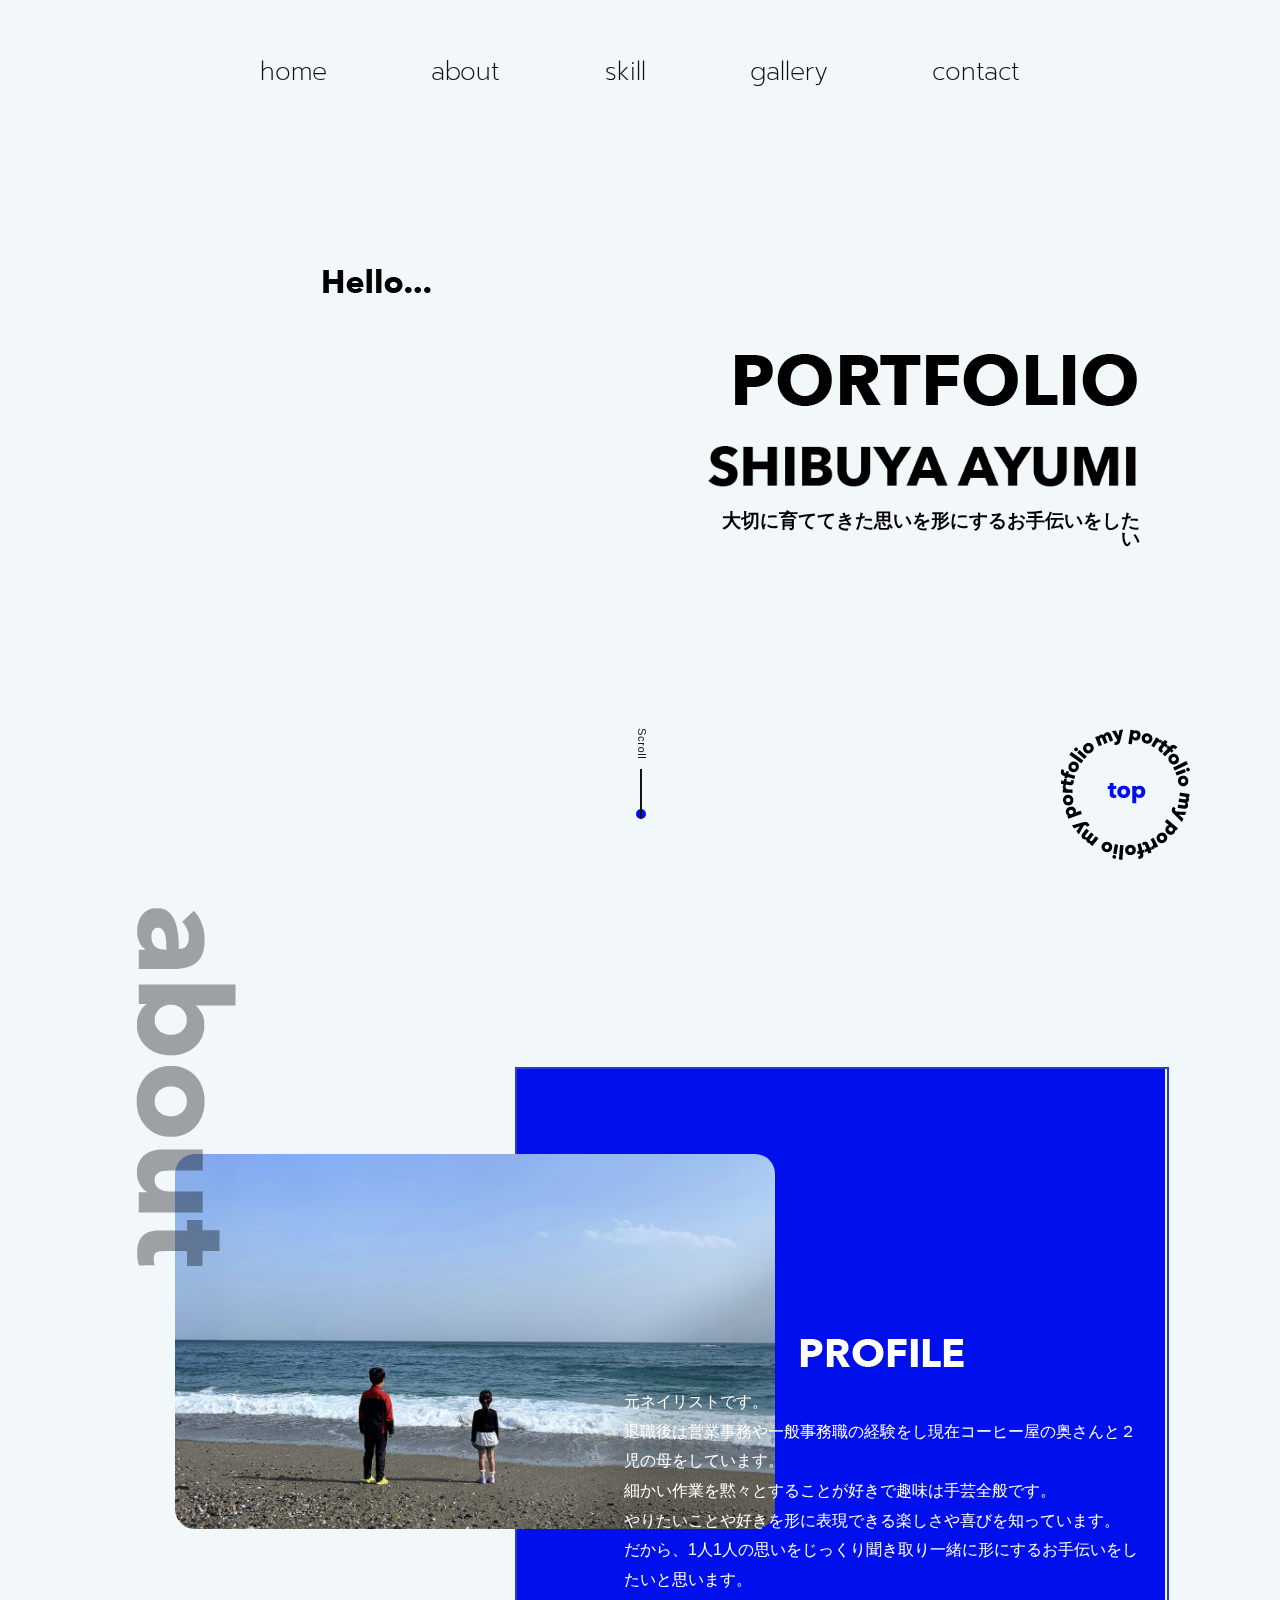
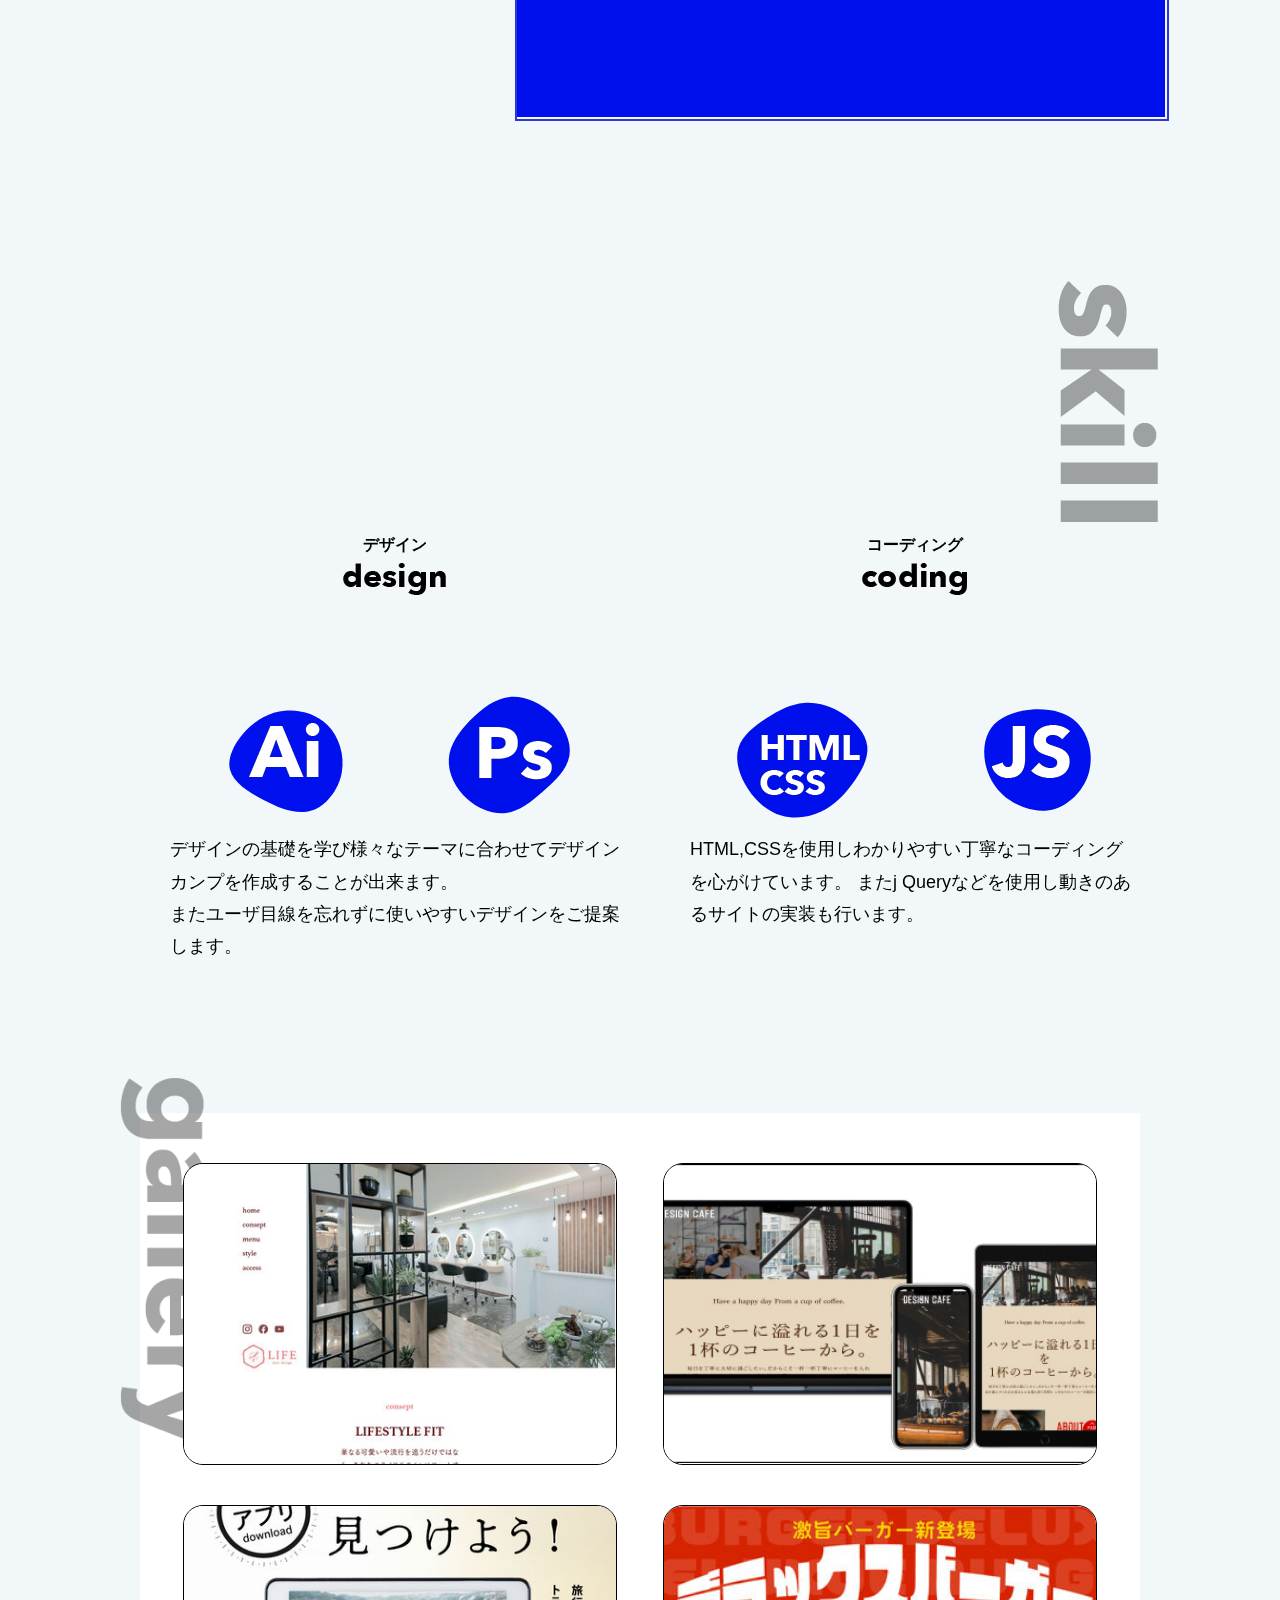
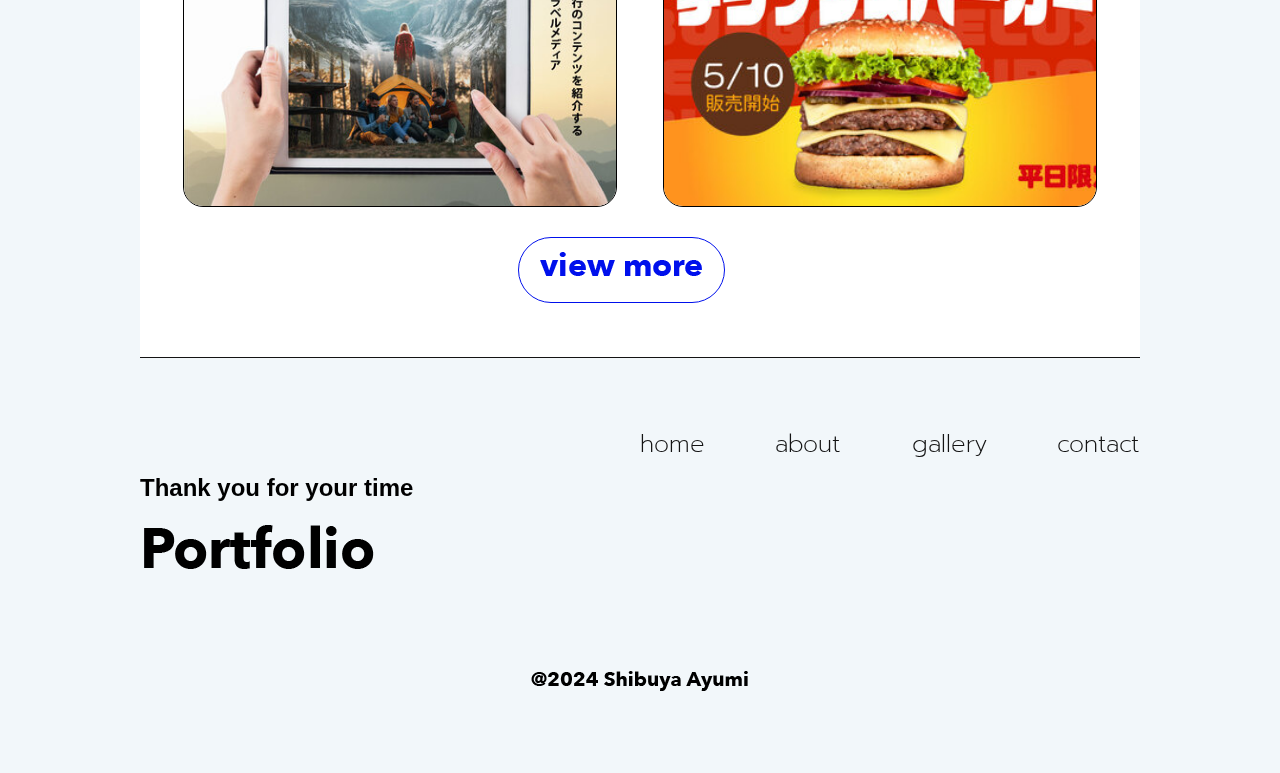
==== portfolio/index.html @ 93922b29 "portfolio再提出" ====
<!DOCTYPE html>
<html lang="ja">

<head>
    <meta charset="UTF-8">
    <meta name="viewport" content="width=device-width, initial-scale=1.0">
    <meta name="description" content="portfolio">
    <title>shibuya ayumiのportfolio</title>
    <link rel="stylesheet" href="css/common.css">
    <link rel="stylesheet" href="css/style.css">

</head>

<body>
    <nav class="header">
        <div class="pc_nav">
            <ul>
                <li><a href="#home">home</a></li>
                <li><a href="#about">about</a></li>
                <li><a href="#skill">skill</a></li>
                <li><a href="#gallery">gallery</a></li>
                <li><a href="#contact">contact</a></li>
            </ul>
        </div>
    </nav>

    <header>
        <section id="home">
            <div class="main_wrap">
                <div class="main_first">
                    <img src="images/hello.png" alt="あいさつ">
                </div>
                <div class="main_catch">
                    <div class="main_title">
                        <img src="images/title.png" alt="title">
                    </div>
                    <div class="main_name">
                        <img src="images/name.png" alt="name">
                    </div>
                    <h3>大切に育ててきた思いを形にするお手伝いをしたい</h3>
                </div>
            </div>
        </section>
    </header>

    <section id="scroll">
        <div class="scrolldown"><span>Scroll</span></div>
    </section>

    <section id="about">
        <div class="about_wrap">
            <div class="about_base">
                <div class="fluid">
                    <div class="fluid_obj obj01"></div>
                    <div class="fluid_obj obj02"></div>
                </div>
                <div class="about_img">
                    <img src="images/about_pic.jpg" alt="about写真">
                </div>
                <div class="about_title">
                    <h2><img src="images/about_logo.png" alt="about_logo"></h2>
                </div>
                <!-- <img src="images/about_img.svg" alt="aboutイメージ"> -->
            </div>
            <div class="about_wrapper">
                <h3 class="profile_img"><img src="images/profile.png" alt="profile"></h3>
                <p>元ネイリストです。 <br>
                    退職後は営業事務や一般事務職の経験をし現在コーヒー屋の奥さんと２児の母をしています。<br>
                    細かい作業を黙々とすることが好きで趣味は手芸全般です。<br>
                    やりたいことや好きを形に表現できる楽しさや喜びを知っています。
                    だから、1人1人の思いをじっくり聞き取り一緒に形にするお手伝いをしたいと思います。</p>
            </div>
        </div>
    </section>

    <section id="skill">
        <div class="skill_wrap">
            <h2><img src="images/skill.png" alt="skill_logo" class="skill_logo"></h2>
            <div class="skill_wrapper">
                <div class="design">
                    <div class="skill_group">
                        <h5>デザイン</h5>
                        <img src="images/design.png" alt="designのアイコン">
                    </div>
                    <div class="skill_title animation">
                        <div class="ai">
                            <img src="images/Ai_img.svg" alt="ai_img">
                            <img src="images/Ai_logo.png" alt="ai_logo" class="ai_menu">
                        </div>
                        <div class="ps">
                            <img src="images/Ps_img.svg" alt="ps_img">
                            <img src="images/Ps_logo.png" alt="ps_logo" class="ps_menu">
                        </div>
                    </div>
                    <p class="skill_p">デザインの基礎を学び様々なテーマに合わせてデザインカンプを作成することが出来ます。<br>
                        またユーザ目線を忘れずに使いやすいデザインをご提案します。
                    </p>
                </div>

                <div class="coding">
                    <div class="skill_group">
                        <h5>コーディング</h5>
                        <img src="images/coding.png" alt="codingのアイコン">
                    </div>
                    <div class="skill_title animation">
                        <div class="html_css">
                            <img src="images/html_css_img.svg" alt="html_css_img">
                            <img src="images/html_css_logo.png" alt="html_css_logo" class="html_css_menu">
                        </div>
                        <div class="js">
                            <img src="images/js_img.svg" alt="jS_img">
                            <img src="images/js_logo.png" alt="jS_logo" class="js_menu">
                        </div>
                    </div>
                    <p class="skill_p">HTML,CSSを使用しわかりやすい丁寧なコーディングを心がけています。
                        またj Queryなどを使用し動きのあるサイトの実装も行います。</p>
                </div>
            </div>
        </div>
    </section>

    <section id="gallery">
        <div class="gallery_wrap">
            <div class="gallery_logo">
                <h2><img src="images/gallery.png" alt="gallery_logo"></h2>
            </div>
            <div class="gallery_wrapper">
                <img src="images/salon_HP.jpg" alt="hair_salon" class="gallery_img">
                <img src="images/design_cafe.jpg" alt="design_cafe" class="gallery_img">
                <img src="images/Kadai_shibuya-02.jpg" alt="trace" class="gallery_img">
                <img src="images/kadai_03_shibuya_pop04ol.jpg" alt="web_banner" class="gallery_img">
            </div>

            <div class="button">
                <a href="#"><img src="images/vier.more.png" alt="もっと見る"></a>
            </div>

        </div>
    </section>

    <footer class="footer">
        <nav class="footer_wrap">
            <div class="footer_nav">
                <ul>
                    <li><a href="#home">home</a></li>
                    <li><a href="#about">about</a></li>
                    <li><a href="#gallery">gallery</a></li>
                    <li><a href="#contact">contact</a></li>
                </ul>
            </div>
            <div class="footer_catch">
                <h2>Thank you for your time</h2>
                <img src="images/footer.png" alt="footer_title">
            </div>

            <div class="copy">
                <small><img src="images/copyright.png" alt="コピーライト"></small>
            </div>
        </nav>
    </footer>

    <div id="page_top"><a href="#">
            <img src="images/top.png" alt="上に戻る" class="page_top"></a>
    </div>


</body>

</html>
---- portfolio/css/common.css ----
@charset "utf-8";
@import url("https://fonts.googleapis.com/css2?family=Josefin+Slab&family=Prompt:ital,wght@0,100;0,200;0,300;0,400;0,500;0,600;0,700;0,800;0,900;1,100;1,200;1,300;1,400;1,500;1,600;1,700;1,800;1,900&display=swap");

/* cssリセット */

/*利用するタグによってこちらの内容は増やす*/

html,
body,
h1,
h2,
h3,
h4,
h5,
p,
dl,
dt,
dd,
ul,
li {
    margin: 0;
    padding: 0;
    line-height: 1;
    /*デフォルトの文字色、font-familyを予め当てておく*/
    color: #000;
    font-family: "游ゴシック体", YuGothic, "游ゴシック", "Yu Gothic", "メイリオ",
        "Hiragino Kaku Gothic ProN", "Hiragino Sans", sans-serif;
}

a {
    /*下線を消す*/
    text-decoration: none;
    /*色を消す*/
    color: inherit;
}

ul {
    /*左の「・」を消す*/
    list-style: none;
}

img {
    max-width: 100%;
    vertical-align: bottom;
    border: none;
}

body {
    max-width: 1000px;
    margin: 0 auto;
    background-color: #f2f7fa;
}

/*ヘッダー*/
.header {
    padding: 60px 120px;
}

.pc_nav ul {
    display: flex;
    align-items: center;
    margin: 0 auto;
    justify-content: space-between;
}

.pc_nav ul li {
    color: #111;
    text-align: center;
    font-size: 25px;
    font-family: "Prompt", sans-serif;
    font-weight: 200;
    font-style: normal;
}

/*ボタン*/
button {
    padding: 0;
    border: none;
    background: transparent;
}

button img {
    display: block;
}

.page_top {
    position: fixed;
    right: 90px;
    bottom: 40px;
}

/*thanksPage*/
.thanks_page {
    margin-top: 100px;
}

.thanks_page h1 {
    text-align: center;
    padding: 50px;
}

.thanks_page p {
    text-align: center;
    font-size: 18px;
}
---- portfolio/css/style.css ----
@charset "utf-8";

.main_wrap {
    display: flex;
    justify-content: space-between;
    margin: 0 auto;
    max-width: 1000px;
    margin-top: 120px;
}

.main_first {
    width: 50%;
    margin-left: 180px;
}

.main_catch {
    text-align: right;
    margin-top: 80px;
}

/*ここからスクロール*/
.scrolldown {
    position: absolute;
    bottom: 0px;
    left: 50%;
}

.scrolldown {
    text-align: center;
    margin-top: 110px;
}

/*Scrollテキストの描写*/
.scrolldown span {
    /*描画位置*/
    position: absolute;
    left: -4px;
    bottom: 60px;
    /*テキストの形状*/
    color: #131313;
    font-size: 0.7rem;
    letter-spacing: 0.05em;
    /*縦書き設定*/
    -ms-writing-mode: tb-rl;
    -webkit-writing-mode: vertical-rl;
    writing-mode: vertical-rl;
}

/* 丸の描写 */
.scrolldown:before {
    content: "";
    /*描画位置*/
    position: absolute;
    bottom: 0;
    left: -4px;
    /*丸の形状*/
    width: 10px;
    height: 10px;
    border-radius: 50%;
    background: #0010ec;
    /*丸の動き1.6秒かけて透過し、永遠にループ*/
    animation: circlemove 1.6s ease-in-out infinite,
        cirlemovehide 1.6s ease-out infinite;
}

/*下からの距離が変化して丸の全体が上から下に動く*/
@keyframes circlemove {
    0% {
        bottom: 45px;
    }
    100% {
        bottom: -5px;
    }
}

/*上から下にかけて丸が透過→不透明→透過する*/
@keyframes cirlemovehide {
    0% {
        opacity: 0;
    }
    50% {
        opacity: 1;
    }
    80% {
        opacity: 0.9;
    }
    100% {
        opacity: 0;
    }
}

/* 線の描写 */
.scrolldown:after {
    content: "";
    /*描画位置*/
    position: absolute;
    bottom: 0;
    left: 0;
    /*線の形状*/
    width: 2px;
    height: 50px;
    background: #131313;
}

.fluid {
    position: relative;
    width: 650px;
    height: 650px;
}
.fluid_obj {
    position: absolute;
    top: 0;
    left: 0;
    width: 100%;
    height: 100%;
}
.fluid_obj.obj01 {
    background: #0010ec;
    animation: fluidrotate 20s ease 0s infinite;
}
.fluid_obj.obj02 {
    border: 2px solid #2c38dc;
    animation: fluidrotate_04 20s ease 0s infinite;
}
@keyframes fluidrotate {
    0%,
    100% {
        border-radius: 59% 41% 26% 74% / 43% 56% 44% 57%;
    }
    14% {
        border-radius: 40% 60% 54% 46%/49% 60% 40% 51%;
    }
    28% {
        border-radius: 54% 46% 38% 62%/49% 70% 30% 51%;
    }
    42% {
        border-radius: 59% 41% 26% 74% / 43% 56% 44% 57%;
    }
    56% {
        border-radius: 61% 39% 67% 33%/70% 50% 50% 30%;
    }
    70% {
        border-radius: 50% 50% 34% 66%/56% 68% 32% 44%;
    }
    84% {
        border-radius: 46% 54% 50% 50%/35% 61% 39% 65%;
    }
}

@keyframes fluidrotate_02 {
    0%,
    100% {
        top: -20px;
        border-radius: 63% 37% 54% 46%/55% 48% 52% 45%;
    }
    14% {
        border-radius: 40% 60% 54% 46%/49% 60% 40% 51%;
    }
    28% {
        border-radius: 54% 46% 38% 62%/49% 70% 30% 51%;
    }
    42% {
        border-radius: 61% 39% 55% 45%/61% 38% 62% 39%;
    }
    56% {
        top: 0px;
        border-radius: 61% 39% 67% 33%/70% 50% 50% 30%;
    }
    70% {
        border-radius: 50% 50% 34% 66%/56% 68% 32% 44%;
    }
    84% {
        border-radius: 46% 54% 50% 50%/35% 61% 39% 65%;
    }
}
@keyframes fluidrotate_03 {
    0%,
    100% {
        bottom: 0px;
        right: 15px;
        border-radius: 63% 37% 54% 46%/55% 48% 52% 45%;
    }
    14% {
        border-radius: 40% 60% 54% 46%/49% 60% 40% 51%;
    }
    28% {
        bottom: -15px;
        border-radius: 91% 9% 9% 91% / 43% 50% 50% 57%;
    }
    42% {
        border-radius: 91% 9% 9% 91% / 43% 50% 50% 57%;
    }
    56% {
        right: -10px;
        border-radius: 91% 9% 9% 91% / 43% 50% 50% 57%;
    }
    70% {
        border-radius: 91% 9% 9% 91% / 43% 50% 50% 57%;
    }
    84% {
        border-radius: 40% 60% 54% 46%/49% 60% 40% 51%;
    }
}
@keyframes fluidrotate_04 {
    0%,
    100% {
        top: -15px;
        right: 15px;
        border-radius: 63% 37% 54% 46%/55% 48% 52% 45%;
    }
    14% {
        border-radius: 63% 37% 54% 46%/55% 48% 52% 45%;
    }
    28% {
        right: 35px;
        border-radius: 63% 37% 54% 46%/55% 48% 52% 45%;
    }
    42% {
        border-radius: 63% 37% 54% 46%/55% 48% 52% 45%;
    }
    56% {
        border-radius: 63% 37% 54% 46%/55% 48% 52% 45%;
    }
    70% {
        top: 0px;
        border-radius: 63% 37% 54% 46%/55% 48% 52% 45%;
    }
    84% {
        border-radius: 63% 37% 54% 46%/55% 48% 52% 45%;
    }
}

#scroll {
    width: 100%;
    height: 30vh;
    position: relative;
}

#scroll:before {
    content: "";
    position: fixed;
    top: 0;
    left: 0;
    z-index: -1;
    width: 100%;
    height: 100vh;
}

@media screen and (max-width: 768px) {
    #scroll,
    #scroll:before {
        height: 90vh;
    }
}

/*ここからabout*/
#about {
    margin-top: 85px;
}

.about_wrap {
    position: relative;
    max-width: 1000px;
    margin: 0 auto;
    padding: 250px 0 350px;
}

.about_base {
    display: flex;
    justify-content: center;
    align-items: center;
    width: 100%;
    margin-left: -15px;
}

.fluid {
    position: absolute;
    top: 50%;
    left: 70%;
    transform: translate(-50%, -50%);
    border-radius: 99rem;
}

.about_img {
    position: relative;
    right: 15%;
    width: 60%;
    border-radius: 20px;
    overflow: hidden;
}

.about_title {
    position: absolute;
    top: 0;
    left: -20px;
}

.about_wrapper {
    position: absolute;
    top: 44%;
    right: 0;
    width: 51.6%;
    color: #fff;
}

.about_wrapper img {
    margin: 0 auto;
    justify-content: space-between;
}

.about_wrapper p {
    color: #fff;
    font-size: 16px;
    line-height: 1.85;
    font-feature-settings: "palt";
}

.profile_img {
    text-align: center;
}

/*ここからskill*/
.skill_wrap {
    max-width: 1000px;
    margin: 0 auto;
    padding-bottom: 150px;
}

.skill_logo {
    margin-right: -20px;
}

.skill_wrap h2 {
    display: flex;
    flex-direction: row-reverse;
    margin-right: -10px;
}

.skill_wrapper {
    display: flex;
    justify-content: space-between;
    margin: 0 auto;
    max-width: 1000px;
}

.design {
    width: 45%;
    margin: 0 20px 0 30px;
}

.coding {
    width: 45%;
    margin-left: 20px;
}

.skill_group {
    text-align: center;
}

.skill_group h5 {
    font-size: 16px;
    line-height: 1.75;
}

.skill_title {
    display: flex;
    justify-content: space-around;
    margin: 0 auto;
    padding-top: 80px;
}

.ai {
    position: relative;
}

.ai_menu {
    position: absolute;
    left: 40px;
    bottom: 20px;
}

.ps {
    position: relative;
}

.ps_menu {
    position: absolute;
    left: 40px;
    bottom: 20px;
}

.html_css {
    position: relative;
}

.html_css_menu {
    position: absolute;
    right: 17px;
    bottom: 20px;
}

.js {
    position: relative;
}

.js_menu {
    position: absolute;
    right: 30px;
    bottom: 20px;
}

.skill_p {
    font-size: 18px;
    line-height: 1.8;
    font-feature-settings: "palt";
}

/*アニメーション*/
.animation {
    animation: fuwafuwa 2s linear infinite;
    scale: 1;
}

@keyframes fuwafuwa {
    0% {
        transform: translateY(0);
    }
    50% {
        transform: translateY(-10px);
    }
    100% {
        transform: translateY(0);
    }
}

/*ここからgallery*/
#gallery {
    background-color: #fff;
    width: auto;
}

.gallery_wrap {
    max-width: 1000px;
    margin: 0 auto;
    padding-bottom: 80px;
}

.gallery_logo {
    position: absolute;
}

.gallery_wrap img {
    margin-top: -40px;
    margin-left: -20px;
}

.gallery_wrapper {
    display: flex;
    flex-wrap: wrap;
    justify-content: space-around;
    position: relative;
    top: 50px;
    margin: 0 20px;
    padding-bottom: 80px;
}

.gallery_wrapper img {
    margin: 0 20px 40px;
    width: 45%;
    border: 1px solid;
    border-radius: 20px;
}

.gallery_img {
    width: 100%;
    height: 300px;
    object-fit: cover;
}

.button img {
    position: absolute;
    left: 42%;
    padding: 10px 20px;
    border: 1px solid #0010ec;
    border-radius: 40px;
}

/*フッター*/
.footer {
    border-top: 1px solid #131313;
}

.footer_wrap {
    max-width: 1000px;
    margin: 0 auto;
}

.footer_nav ul {
    display: flex;
    align-items: center;
    margin: 0 auto;
    justify-content: space-between;
    padding: 74px 0px 0 50%;
}

.footer_nav ul li {
    color: #131313;
    text-align: center;
    font-size: 24px;
    font-family: "Prompt", sans-serif;
    font-weight: 200;
    font-style: normal;
}
.footer_catch h2 {
    padding-top: 20px;
}

.footer_catch img {
    padding-top: 20px;
}

.copy {
    display: flex;
    justify-content: center;
    margin: 0 auto;
    margin-top: 72px;
    padding-bottom: 77px;
}
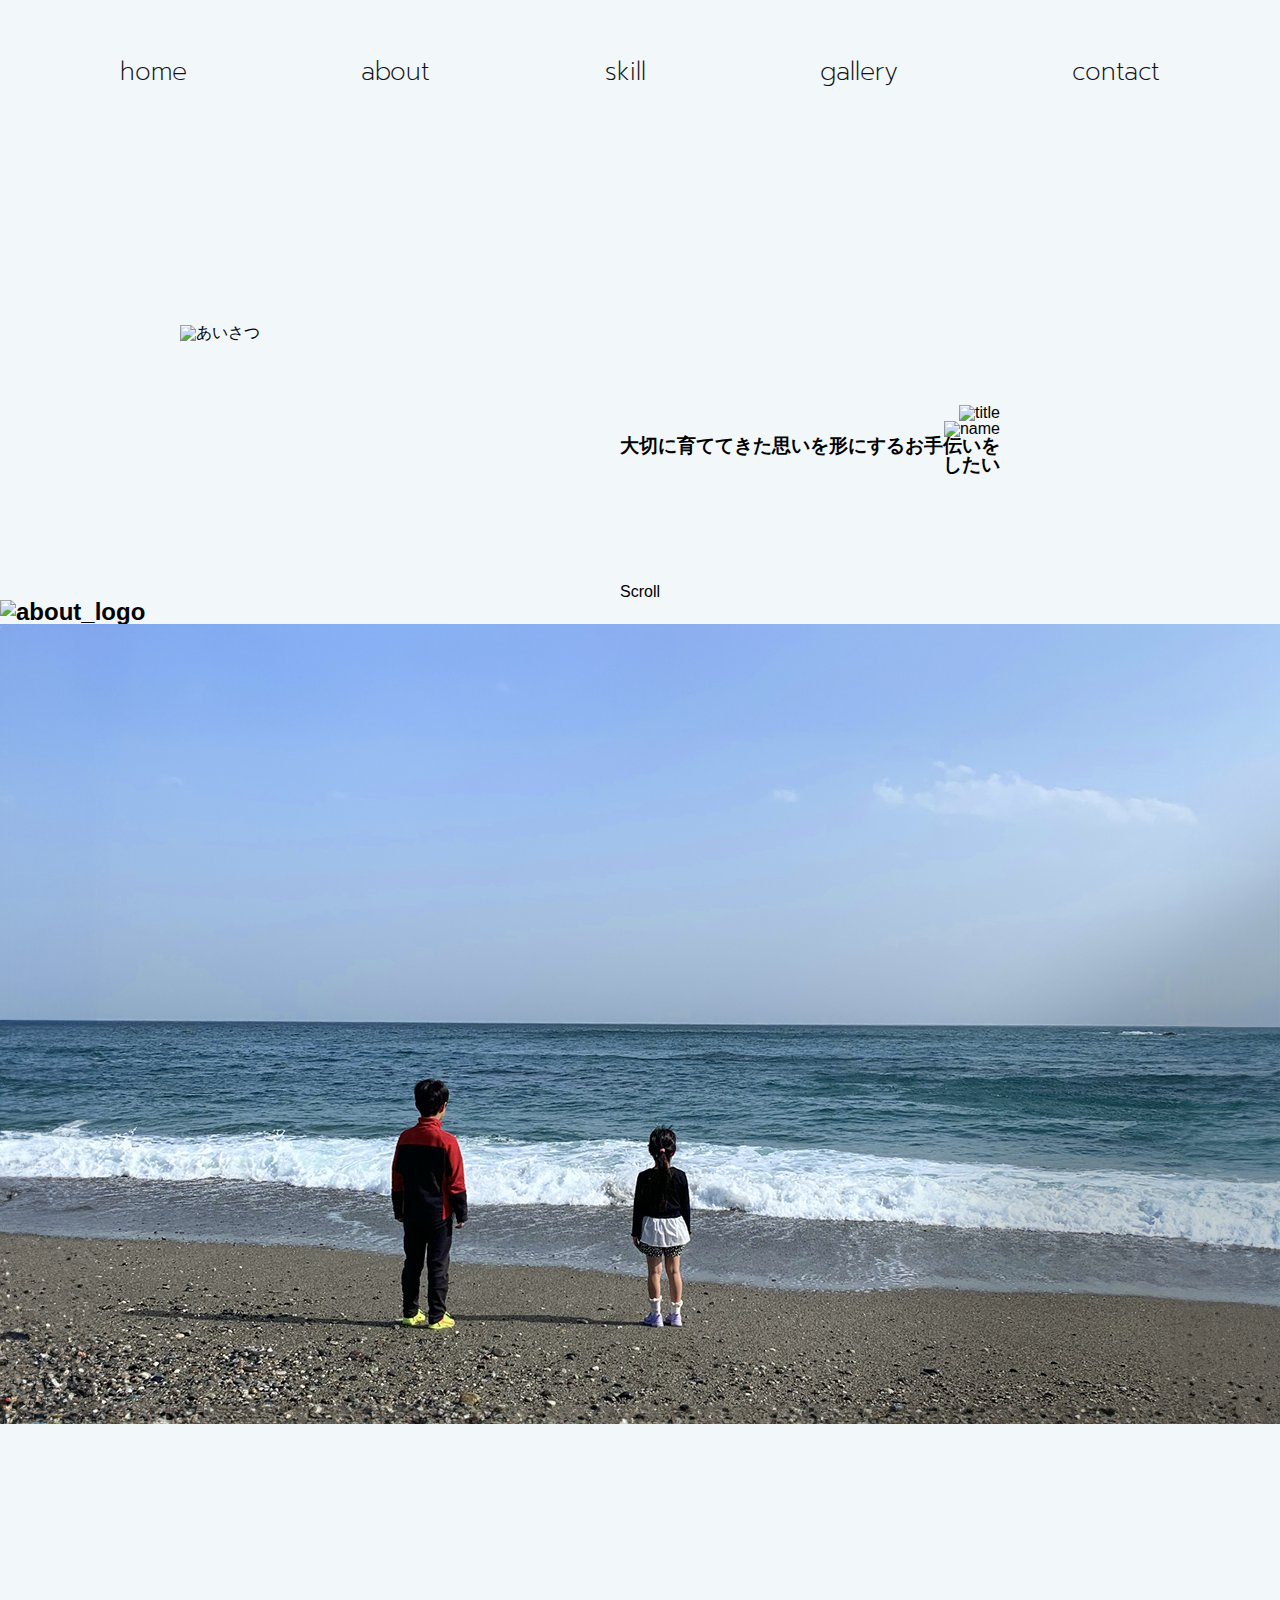
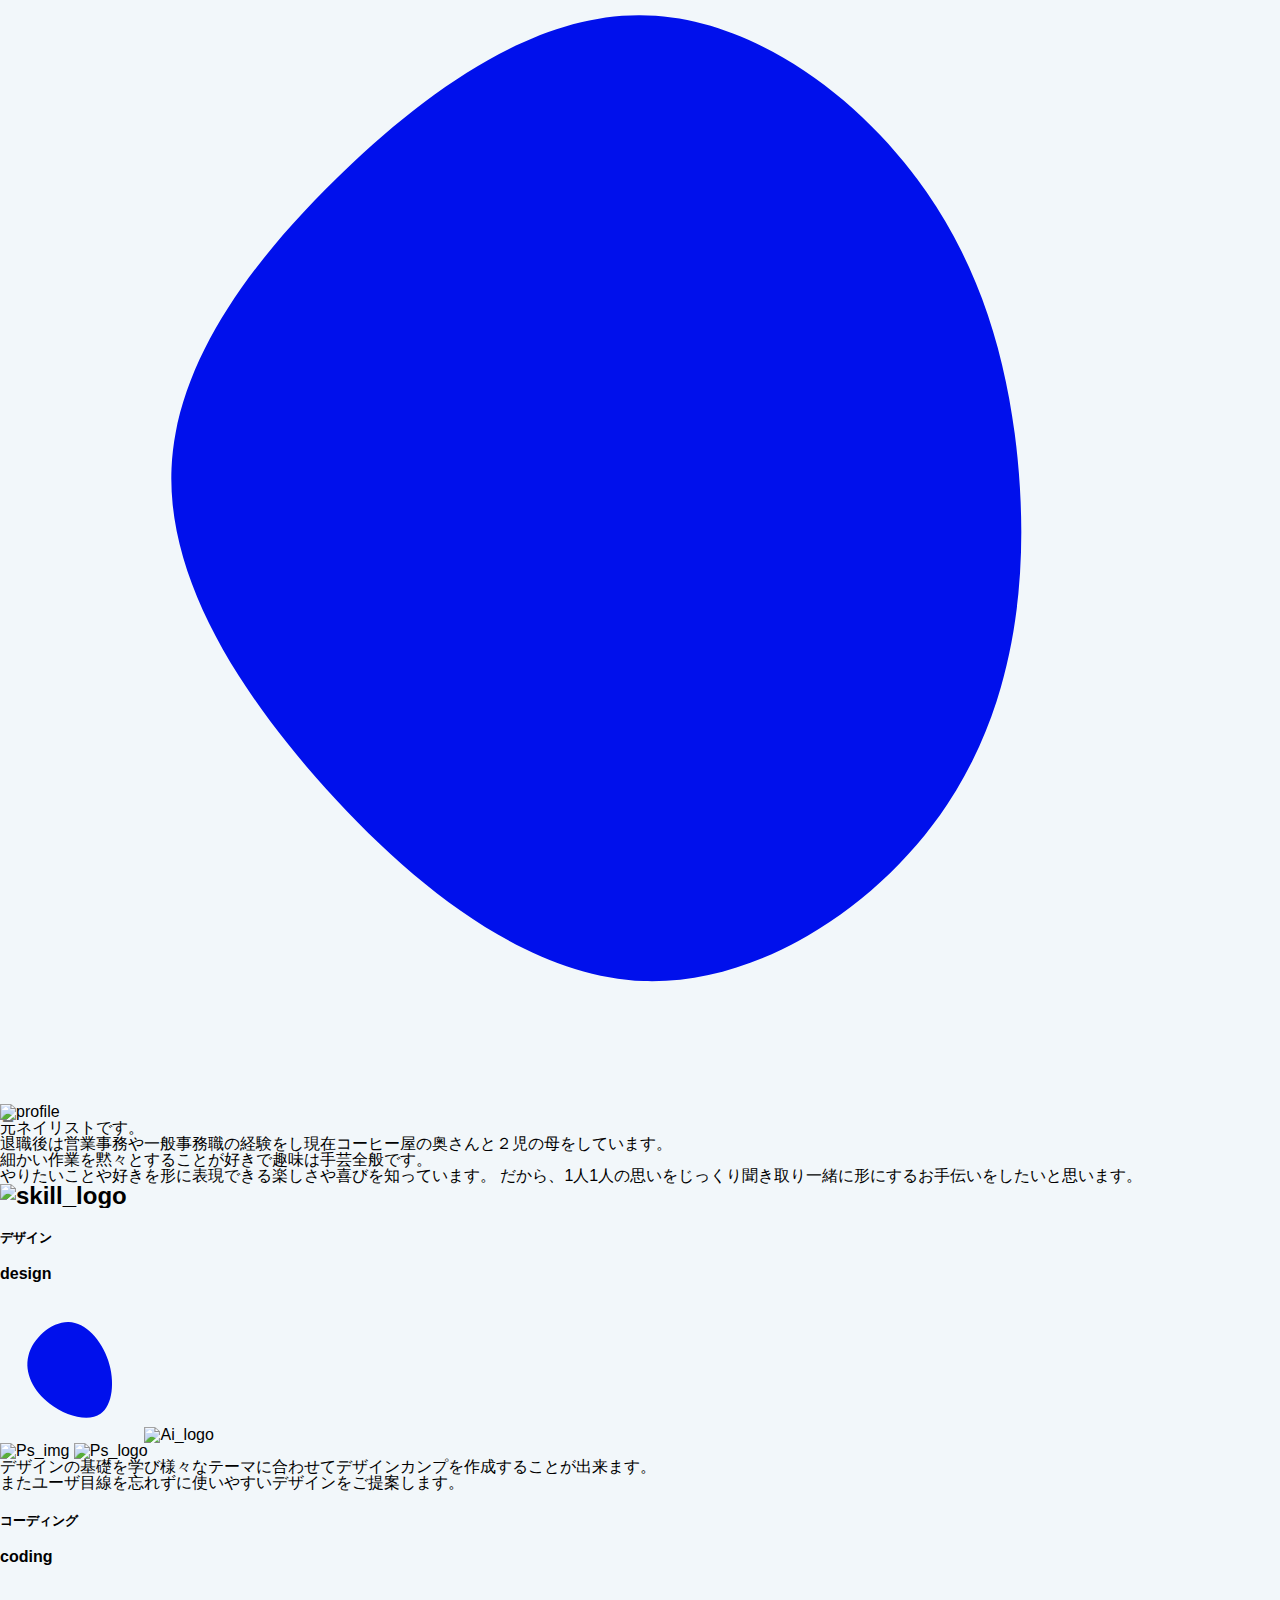
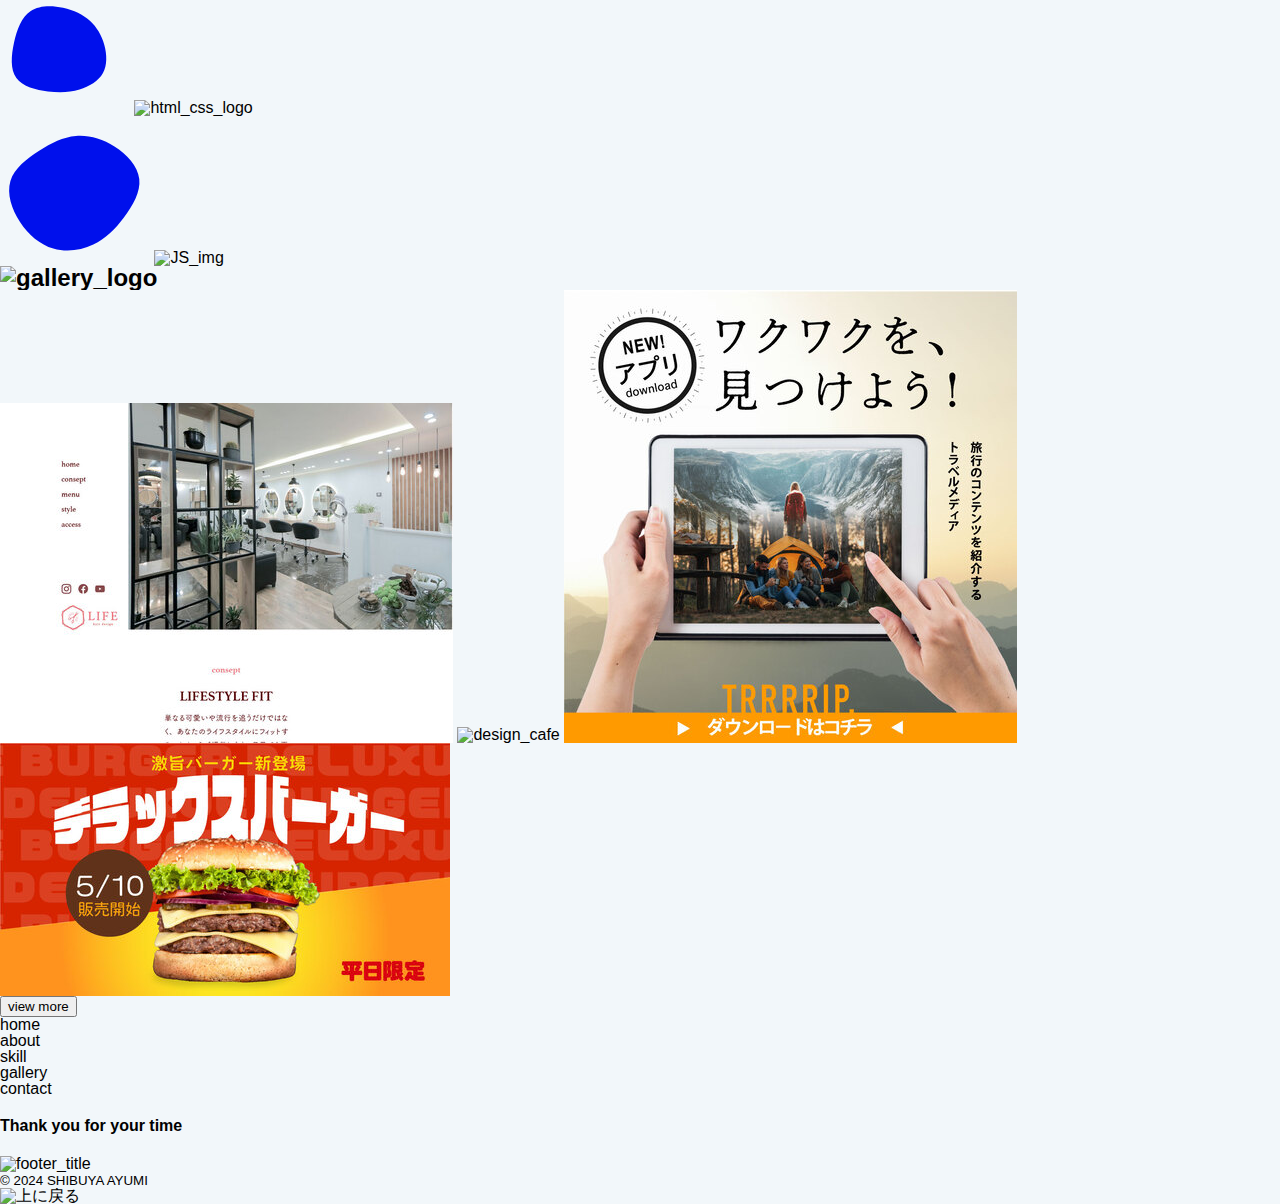
==== commit f982c8e2: "Merge branch 'main' of https://github.com/Ayumi927s/dezasuta" ====
--- a/portfolio/index.html
+++ b/portfolio/index.html
@@ -6,64 +6,58 @@
     <meta name="viewport" content="width=device-width, initial-scale=1.0">
     <meta name="description" content="portfolio">
     <title>shibuya ayumiのportfolio</title>
+    <link rel="stylesheet" href="css/style.css">
     <link rel="stylesheet" href="css/common.css">
-    <link rel="stylesheet" href="css/style.css">
-
 </head>
 
 <body>
-    <nav class="header">
-        <div class="pc_nav">
-            <ul>
-                <li><a href="#home">home</a></li>
-                <li><a href="#about">about</a></li>
-                <li><a href="#skill">skill</a></li>
-                <li><a href="#gallery">gallery</a></li>
-                <li><a href="#contact">contact</a></li>
-            </ul>
-        </div>
-    </nav>
 
     <header>
+        <nav class="header">
+            <div class="pc_nav">
+                <ul>
+                    <li><a href="#home">home</a></li>
+                    <li><a href="#about">about</a></li>
+                    <li><a href="#skill">skill</a></li>
+                    <li><a href="#gallery">gallery</a></li>
+                    <li><a href="#contact">contact</a></li>
+                </ul>
+            </div>
+        </nav>
+
         <section id="home">
             <div class="main_wrap">
                 <div class="main_first">
-                    <img src="images/hello.png" alt="あいさつ">
+                    <img src="1x/hello.png" alt="あいさつ">
                 </div>
                 <div class="main_catch">
                     <div class="main_title">
-                        <img src="images/title.png" alt="title">
+                        <img src="1x/title.png" alt="title">
                     </div>
                     <div class="main_name">
-                        <img src="images/name.png" alt="name">
+                        <img src="1x/name.png" alt="name">
                     </div>
                     <h3>大切に育ててきた思いを形にするお手伝いをしたい</h3>
                 </div>
             </div>
         </section>
+
+        <div class="scrolldown"><span>Scroll</span></div>
     </header>
-
-    <section id="scroll">
-        <div class="scrolldown"><span>Scroll</span></div>
-    </section>
 
     <section id="about">
         <div class="about_wrap">
+            <div class="about_title">
+                <h2><img src="1x/about.png" alt="about_logo"></h2>
+            </div>
+            <div class="about_img">
+                <img src="imges/about1.jpg" alt="about写真">
+            </div>
             <div class="about_base">
-                <div class="fluid">
-                    <div class="fluid_obj obj01"></div>
-                    <div class="fluid_obj obj02"></div>
-                </div>
-                <div class="about_img">
-                    <img src="images/about_pic.jpg" alt="about写真">
-                </div>
-                <div class="about_title">
-                    <h2><img src="images/about_logo.png" alt="about_logo"></h2>
-                </div>
-                <!-- <img src="images/about_img.svg" alt="aboutイメージ"> -->
+                <img src="imges/about.svg" alt="aboutイメージ">
             </div>
             <div class="about_wrapper">
-                <h3 class="profile_img"><img src="images/profile.png" alt="profile"></h3>
+                <img src="1x/profile.jpg" alt="profile">
                 <p>元ネイリストです。 <br>
                     退職後は営業事務や一般事務職の経験をし現在コーヒー屋の奥さんと２児の母をしています。<br>
                     細かい作業を黙々とすることが好きで趣味は手芸全般です。<br>
@@ -75,45 +69,34 @@
 
     <section id="skill">
         <div class="skill_wrap">
-            <h2><img src="images/skill.png" alt="skill_logo" class="skill_logo"></h2>
-            <div class="skill_wrapper">
+            <h2><img src="1x/skill.png" alt="skill_logo"></h2>
+            <div class="skill_wrapeer">
                 <div class="design">
-                    <div class="skill_group">
-                        <h5>デザイン</h5>
-                        <img src="images/design.png" alt="designのアイコン">
+                    <h5>デザイン</h5>
+                    <h4>design</h4>
+                    <div class="ai">
+                        <img src="imges/Ai.svg" alt="Ai_img">
+                        <img src="1x/Ai.png" alt="Ai_logo">
                     </div>
-                    <div class="skill_title animation">
-                        <div class="ai">
-                            <img src="images/Ai_img.svg" alt="ai_img">
-                            <img src="images/Ai_logo.png" alt="ai_logo" class="ai_menu">
-                        </div>
-                        <div class="ps">
-                            <img src="images/Ps_img.svg" alt="ps_img">
-                            <img src="images/Ps_logo.png" alt="ps_logo" class="ps_menu">
-                        </div>
+                    <div class="ps">
+                        <img src="imges/PS.svg" alt="Ps_img">
+                        <img src="1x/Ps.png" alt="Ps_logo">
                     </div>
-                    <p class="skill_p">デザインの基礎を学び様々なテーマに合わせてデザインカンプを作成することが出来ます。<br>
+                    <p>デザインの基礎を学び様々なテーマに合わせてデザインカンプを作成することが出来ます。<br>
                         またユーザ目線を忘れずに使いやすいデザインをご提案します。
                     </p>
                 </div>
-
                 <div class="coding">
-                    <div class="skill_group">
-                        <h5>コーディング</h5>
-                        <img src="images/coding.png" alt="codingのアイコン">
+                    <h5>コーディング</h5>
+                    <h4>coding</h4>
+                    <div class="html_css">
+                        <img src="imges/html_css.svg" alt="html_css_img">
+                        <img src="1x/html_css.png" alt="html_css_logo">
                     </div>
-                    <div class="skill_title animation">
-                        <div class="html_css">
-                            <img src="images/html_css_img.svg" alt="html_css_img">
-                            <img src="images/html_css_logo.png" alt="html_css_logo" class="html_css_menu">
-                        </div>
-                        <div class="js">
-                            <img src="images/js_img.svg" alt="jS_img">
-                            <img src="images/js_logo.png" alt="jS_logo" class="js_menu">
-                        </div>
+                    <div class="js">
+                        <img src="imges/js.svg" alt="JS_logo">
+                        <img src="1x/js.png" alt="JS_img">
                     </div>
-                    <p class="skill_p">HTML,CSSを使用しわかりやすい丁寧なコーディングを心がけています。
-                        またj Queryなどを使用し動きのあるサイトの実装も行います。</p>
                 </div>
             </div>
         </div>
@@ -121,48 +104,42 @@
 
     <section id="gallery">
         <div class="gallery_wrap">
-            <div class="gallery_logo">
-                <h2><img src="images/gallery.png" alt="gallery_logo"></h2>
-            </div>
+            <h2><img src="1x/gallery.png" alt="gallery_logo"></h2>
             <div class="gallery_wrapper">
-                <img src="images/salon_HP.jpg" alt="hair_salon" class="gallery_img">
-                <img src="images/design_cafe.jpg" alt="design_cafe" class="gallery_img">
-                <img src="images/Kadai_shibuya-02.jpg" alt="trace" class="gallery_img">
-                <img src="images/kadai_03_shibuya_pop04ol.jpg" alt="web_banner" class="gallery_img">
+                <img src="imges/salon_HP.jpg" alt="hair_salon">
+                <img src="imges/design_cafe.jpg" alt="design_cafe">
+                <img src="imges/Kadai_shibuya-02.jpg" alt="trace">
+                <img src="imges/kadai_03_shibuya_pop04ol.jpg" alt="web_banner">
             </div>
 
-            <div class="button">
-                <a href="#"><img src="images/vier.more.png" alt="もっと見る"></a>
-            </div>
-
+            <button class="viewmore">view more</button>
         </div>
     </section>
 
     <footer class="footer">
-        <nav class="footer_wrap">
-            <div class="footer_nav">
+        <div class="footer_wrap">
+            <nav class="footer_nav">
                 <ul>
                     <li><a href="#home">home</a></li>
                     <li><a href="#about">about</a></li>
+                    <li><a href="#skill">skill</a></li>
                     <li><a href="#gallery">gallery</a></li>
                     <li><a href="#contact">contact</a></li>
                 </ul>
+            </nav>
+            <div class="footer_catch">
+                <h4>Thank you for your time</h4>
+                <img src="1x/footer.png" alt="footer_title">
             </div>
-            <div class="footer_catch">
-                <h2>Thank you for your time</h2>
-                <img src="images/footer.png" alt="footer_title">
+            <div class="copy">
+                <small>&copy; 2024 SHIBUYA AYUMI</small>
             </div>
-
-            <div class="copy">
-                <small><img src="images/copyright.png" alt="コピーライト"></small>
-            </div>
-        </nav>
+        </div>
     </footer>
 
     <div id="page_top"><a href="#">
-            <img src="images/top.png" alt="上に戻る" class="page_top"></a>
+            <img src="1x/top.png" alt="上に戻る"></a>
     </div>
-
 
 </body>
 
--- a/portfolio/css/style.css
+++ b/portfolio/css/style.css
@@ -1,11 +1,34 @@
 @charset "utf-8";
+
+body {
+    background-color: #f2f7fa;
+}
+
+.header {
+    padding: 60px 120px;
+}
+
+.pc_nav ul {
+    display: flex;
+    align-items: center;
+    margin: 0 auto;
+    justify-content: space-between;
+}
+
+.pc_nav ul li {
+    color: #111;
+    text-align: center;
+    font-size: 25px;
+    font-family: "Prompt", sans-serif;
+    font-weight: 200;
+    font-style: normal;
+}
 
 .main_wrap {
     display: flex;
     justify-content: space-between;
-    margin: 0 auto;
     max-width: 1000px;
-    margin-top: 120px;
+    margin-top: 180px;
 }
 
 .main_first {
@@ -18,511 +41,7 @@
     margin-top: 80px;
 }
 
-/*ここからスクロール*/
-.scrolldown {
-    position: absolute;
-    bottom: 0px;
-    left: 50%;
-}
-
 .scrolldown {
     text-align: center;
     margin-top: 110px;
 }
-
-/*Scrollテキストの描写*/
-.scrolldown span {
-    /*描画位置*/
-    position: absolute;
-    left: -4px;
-    bottom: 60px;
-    /*テキストの形状*/
-    color: #131313;
-    font-size: 0.7rem;
-    letter-spacing: 0.05em;
-    /*縦書き設定*/
-    -ms-writing-mode: tb-rl;
-    -webkit-writing-mode: vertical-rl;
-    writing-mode: vertical-rl;
-}
-
-/* 丸の描写 */
-.scrolldown:before {
-    content: "";
-    /*描画位置*/
-    position: absolute;
-    bottom: 0;
-    left: -4px;
-    /*丸の形状*/
-    width: 10px;
-    height: 10px;
-    border-radius: 50%;
-    background: #0010ec;
-    /*丸の動き1.6秒かけて透過し、永遠にループ*/
-    animation: circlemove 1.6s ease-in-out infinite,
-        cirlemovehide 1.6s ease-out infinite;
-}
-
-/*下からの距離が変化して丸の全体が上から下に動く*/
-@keyframes circlemove {
-    0% {
-        bottom: 45px;
-    }
-    100% {
-        bottom: -5px;
-    }
-}
-
-/*上から下にかけて丸が透過→不透明→透過する*/
-@keyframes cirlemovehide {
-    0% {
-        opacity: 0;
-    }
-    50% {
-        opacity: 1;
-    }
-    80% {
-        opacity: 0.9;
-    }
-    100% {
-        opacity: 0;
-    }
-}
-
-/* 線の描写 */
-.scrolldown:after {
-    content: "";
-    /*描画位置*/
-    position: absolute;
-    bottom: 0;
-    left: 0;
-    /*線の形状*/
-    width: 2px;
-    height: 50px;
-    background: #131313;
-}
-
-.fluid {
-    position: relative;
-    width: 650px;
-    height: 650px;
-}
-.fluid_obj {
-    position: absolute;
-    top: 0;
-    left: 0;
-    width: 100%;
-    height: 100%;
-}
-.fluid_obj.obj01 {
-    background: #0010ec;
-    animation: fluidrotate 20s ease 0s infinite;
-}
-.fluid_obj.obj02 {
-    border: 2px solid #2c38dc;
-    animation: fluidrotate_04 20s ease 0s infinite;
-}
-@keyframes fluidrotate {
-    0%,
-    100% {
-        border-radius: 59% 41% 26% 74% / 43% 56% 44% 57%;
-    }
-    14% {
-        border-radius: 40% 60% 54% 46%/49% 60% 40% 51%;
-    }
-    28% {
-        border-radius: 54% 46% 38% 62%/49% 70% 30% 51%;
-    }
-    42% {
-        border-radius: 59% 41% 26% 74% / 43% 56% 44% 57%;
-    }
-    56% {
-        border-radius: 61% 39% 67% 33%/70% 50% 50% 30%;
-    }
-    70% {
-        border-radius: 50% 50% 34% 66%/56% 68% 32% 44%;
-    }
-    84% {
-        border-radius: 46% 54% 50% 50%/35% 61% 39% 65%;
-    }
-}
-
-@keyframes fluidrotate_02 {
-    0%,
-    100% {
-        top: -20px;
-        border-radius: 63% 37% 54% 46%/55% 48% 52% 45%;
-    }
-    14% {
-        border-radius: 40% 60% 54% 46%/49% 60% 40% 51%;
-    }
-    28% {
-        border-radius: 54% 46% 38% 62%/49% 70% 30% 51%;
-    }
-    42% {
-        border-radius: 61% 39% 55% 45%/61% 38% 62% 39%;
-    }
-    56% {
-        top: 0px;
-        border-radius: 61% 39% 67% 33%/70% 50% 50% 30%;
-    }
-    70% {
-        border-radius: 50% 50% 34% 66%/56% 68% 32% 44%;
-    }
-    84% {
-        border-radius: 46% 54% 50% 50%/35% 61% 39% 65%;
-    }
-}
-@keyframes fluidrotate_03 {
-    0%,
-    100% {
-        bottom: 0px;
-        right: 15px;
-        border-radius: 63% 37% 54% 46%/55% 48% 52% 45%;
-    }
-    14% {
-        border-radius: 40% 60% 54% 46%/49% 60% 40% 51%;
-    }
-    28% {
-        bottom: -15px;
-        border-radius: 91% 9% 9% 91% / 43% 50% 50% 57%;
-    }
-    42% {
-        border-radius: 91% 9% 9% 91% / 43% 50% 50% 57%;
-    }
-    56% {
-        right: -10px;
-        border-radius: 91% 9% 9% 91% / 43% 50% 50% 57%;
-    }
-    70% {
-        border-radius: 91% 9% 9% 91% / 43% 50% 50% 57%;
-    }
-    84% {
-        border-radius: 40% 60% 54% 46%/49% 60% 40% 51%;
-    }
-}
-@keyframes fluidrotate_04 {
-    0%,
-    100% {
-        top: -15px;
-        right: 15px;
-        border-radius: 63% 37% 54% 46%/55% 48% 52% 45%;
-    }
-    14% {
-        border-radius: 63% 37% 54% 46%/55% 48% 52% 45%;
-    }
-    28% {
-        right: 35px;
-        border-radius: 63% 37% 54% 46%/55% 48% 52% 45%;
-    }
-    42% {
-        border-radius: 63% 37% 54% 46%/55% 48% 52% 45%;
-    }
-    56% {
-        border-radius: 63% 37% 54% 46%/55% 48% 52% 45%;
-    }
-    70% {
-        top: 0px;
-        border-radius: 63% 37% 54% 46%/55% 48% 52% 45%;
-    }
-    84% {
-        border-radius: 63% 37% 54% 46%/55% 48% 52% 45%;
-    }
-}
-
-#scroll {
-    width: 100%;
-    height: 30vh;
-    position: relative;
-}
-
-#scroll:before {
-    content: "";
-    position: fixed;
-    top: 0;
-    left: 0;
-    z-index: -1;
-    width: 100%;
-    height: 100vh;
-}
-
-@media screen and (max-width: 768px) {
-    #scroll,
-    #scroll:before {
-        height: 90vh;
-    }
-}
-
-/*ここからabout*/
-#about {
-    margin-top: 85px;
-}
-
-.about_wrap {
-    position: relative;
-    max-width: 1000px;
-    margin: 0 auto;
-    padding: 250px 0 350px;
-}
-
-.about_base {
-    display: flex;
-    justify-content: center;
-    align-items: center;
-    width: 100%;
-    margin-left: -15px;
-}
-
-.fluid {
-    position: absolute;
-    top: 50%;
-    left: 70%;
-    transform: translate(-50%, -50%);
-    border-radius: 99rem;
-}
-
-.about_img {
-    position: relative;
-    right: 15%;
-    width: 60%;
-    border-radius: 20px;
-    overflow: hidden;
-}
-
-.about_title {
-    position: absolute;
-    top: 0;
-    left: -20px;
-}
-
-.about_wrapper {
-    position: absolute;
-    top: 44%;
-    right: 0;
-    width: 51.6%;
-    color: #fff;
-}
-
-.about_wrapper img {
-    margin: 0 auto;
-    justify-content: space-between;
-}
-
-.about_wrapper p {
-    color: #fff;
-    font-size: 16px;
-    line-height: 1.85;
-    font-feature-settings: "palt";
-}
-
-.profile_img {
-    text-align: center;
-}
-
-/*ここからskill*/
-.skill_wrap {
-    max-width: 1000px;
-    margin: 0 auto;
-    padding-bottom: 150px;
-}
-
-.skill_logo {
-    margin-right: -20px;
-}
-
-.skill_wrap h2 {
-    display: flex;
-    flex-direction: row-reverse;
-    margin-right: -10px;
-}
-
-.skill_wrapper {
-    display: flex;
-    justify-content: space-between;
-    margin: 0 auto;
-    max-width: 1000px;
-}
-
-.design {
-    width: 45%;
-    margin: 0 20px 0 30px;
-}
-
-.coding {
-    width: 45%;
-    margin-left: 20px;
-}
-
-.skill_group {
-    text-align: center;
-}
-
-.skill_group h5 {
-    font-size: 16px;
-    line-height: 1.75;
-}
-
-.skill_title {
-    display: flex;
-    justify-content: space-around;
-    margin: 0 auto;
-    padding-top: 80px;
-}
-
-.ai {
-    position: relative;
-}
-
-.ai_menu {
-    position: absolute;
-    left: 40px;
-    bottom: 20px;
-}
-
-.ps {
-    position: relative;
-}
-
-.ps_menu {
-    position: absolute;
-    left: 40px;
-    bottom: 20px;
-}
-
-.html_css {
-    position: relative;
-}
-
-.html_css_menu {
-    position: absolute;
-    right: 17px;
-    bottom: 20px;
-}
-
-.js {
-    position: relative;
-}
-
-.js_menu {
-    position: absolute;
-    right: 30px;
-    bottom: 20px;
-}
-
-.skill_p {
-    font-size: 18px;
-    line-height: 1.8;
-    font-feature-settings: "palt";
-}
-
-/*アニメーション*/
-.animation {
-    animation: fuwafuwa 2s linear infinite;
-    scale: 1;
-}
-
-@keyframes fuwafuwa {
-    0% {
-        transform: translateY(0);
-    }
-    50% {
-        transform: translateY(-10px);
-    }
-    100% {
-        transform: translateY(0);
-    }
-}
-
-/*ここからgallery*/
-#gallery {
-    background-color: #fff;
-    width: auto;
-}
-
-.gallery_wrap {
-    max-width: 1000px;
-    margin: 0 auto;
-    padding-bottom: 80px;
-}
-
-.gallery_logo {
-    position: absolute;
-}
-
-.gallery_wrap img {
-    margin-top: -40px;
-    margin-left: -20px;
-}
-
-.gallery_wrapper {
-    display: flex;
-    flex-wrap: wrap;
-    justify-content: space-around;
-    position: relative;
-    top: 50px;
-    margin: 0 20px;
-    padding-bottom: 80px;
-}
-
-.gallery_wrapper img {
-    margin: 0 20px 40px;
-    width: 45%;
-    border: 1px solid;
-    border-radius: 20px;
-}
-
-.gallery_img {
-    width: 100%;
-    height: 300px;
-    object-fit: cover;
-}
-
-.button img {
-    position: absolute;
-    left: 42%;
-    padding: 10px 20px;
-    border: 1px solid #0010ec;
-    border-radius: 40px;
-}
-
-/*フッター*/
-.footer {
-    border-top: 1px solid #131313;
-}
-
-.footer_wrap {
-    max-width: 1000px;
-    margin: 0 auto;
-}
-
-.footer_nav ul {
-    display: flex;
-    align-items: center;
-    margin: 0 auto;
-    justify-content: space-between;
-    padding: 74px 0px 0 50%;
-}
-
-.footer_nav ul li {
-    color: #131313;
-    text-align: center;
-    font-size: 24px;
-    font-family: "Prompt", sans-serif;
-    font-weight: 200;
-    font-style: normal;
-}
-.footer_catch h2 {
-    padding-top: 20px;
-}
-
-.footer_catch img {
-    padding-top: 20px;
-}
-
-.copy {
-    display: flex;
-    justify-content: center;
-    margin: 0 auto;
-    margin-top: 72px;
-    padding-bottom: 77px;
-}
--- a/portfolio/css/common.css
+++ b/portfolio/css/common.css
@@ -10,8 +10,6 @@
 h1,
 h2,
 h3,
-h4,
-h5,
 p,
 dl,
 dt,
@@ -44,62 +42,3 @@
     vertical-align: bottom;
     border: none;
 }
-
-body {
-    max-width: 1000px;
-    margin: 0 auto;
-    background-color: #f2f7fa;
-}
-
-/*ヘッダー*/
-.header {
-    padding: 60px 120px;
-}
-
-.pc_nav ul {
-    display: flex;
-    align-items: center;
-    margin: 0 auto;
-    justify-content: space-between;
-}
-
-.pc_nav ul li {
-    color: #111;
-    text-align: center;
-    font-size: 25px;
-    font-family: "Prompt", sans-serif;
-    font-weight: 200;
-    font-style: normal;
-}
-
-/*ボタン*/
-button {
-    padding: 0;
-    border: none;
-    background: transparent;
-}
-
-button img {
-    display: block;
-}
-
-.page_top {
-    position: fixed;
-    right: 90px;
-    bottom: 40px;
-}
-
-/*thanksPage*/
-.thanks_page {
-    margin-top: 100px;
-}
-
-.thanks_page h1 {
-    text-align: center;
-    padding: 50px;
-}
-
-.thanks_page p {
-    text-align: center;
-    font-size: 18px;
-}
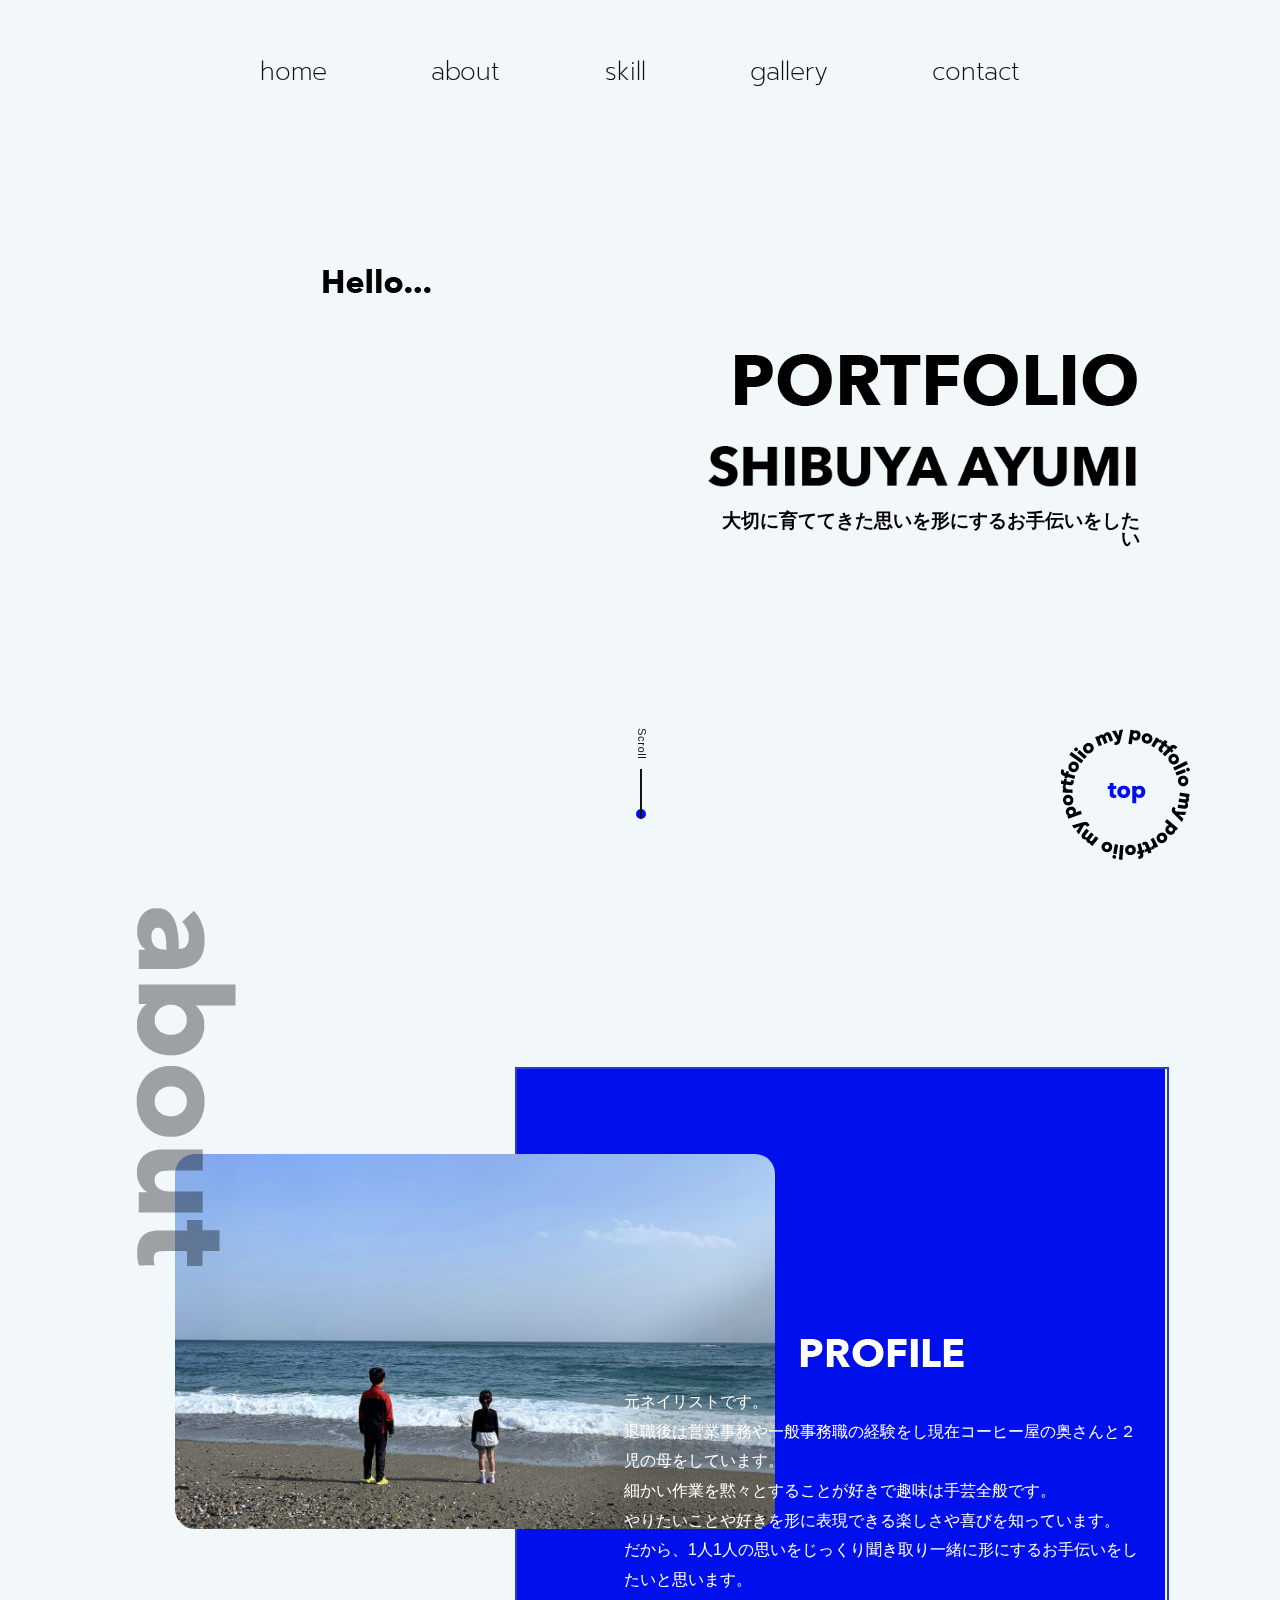
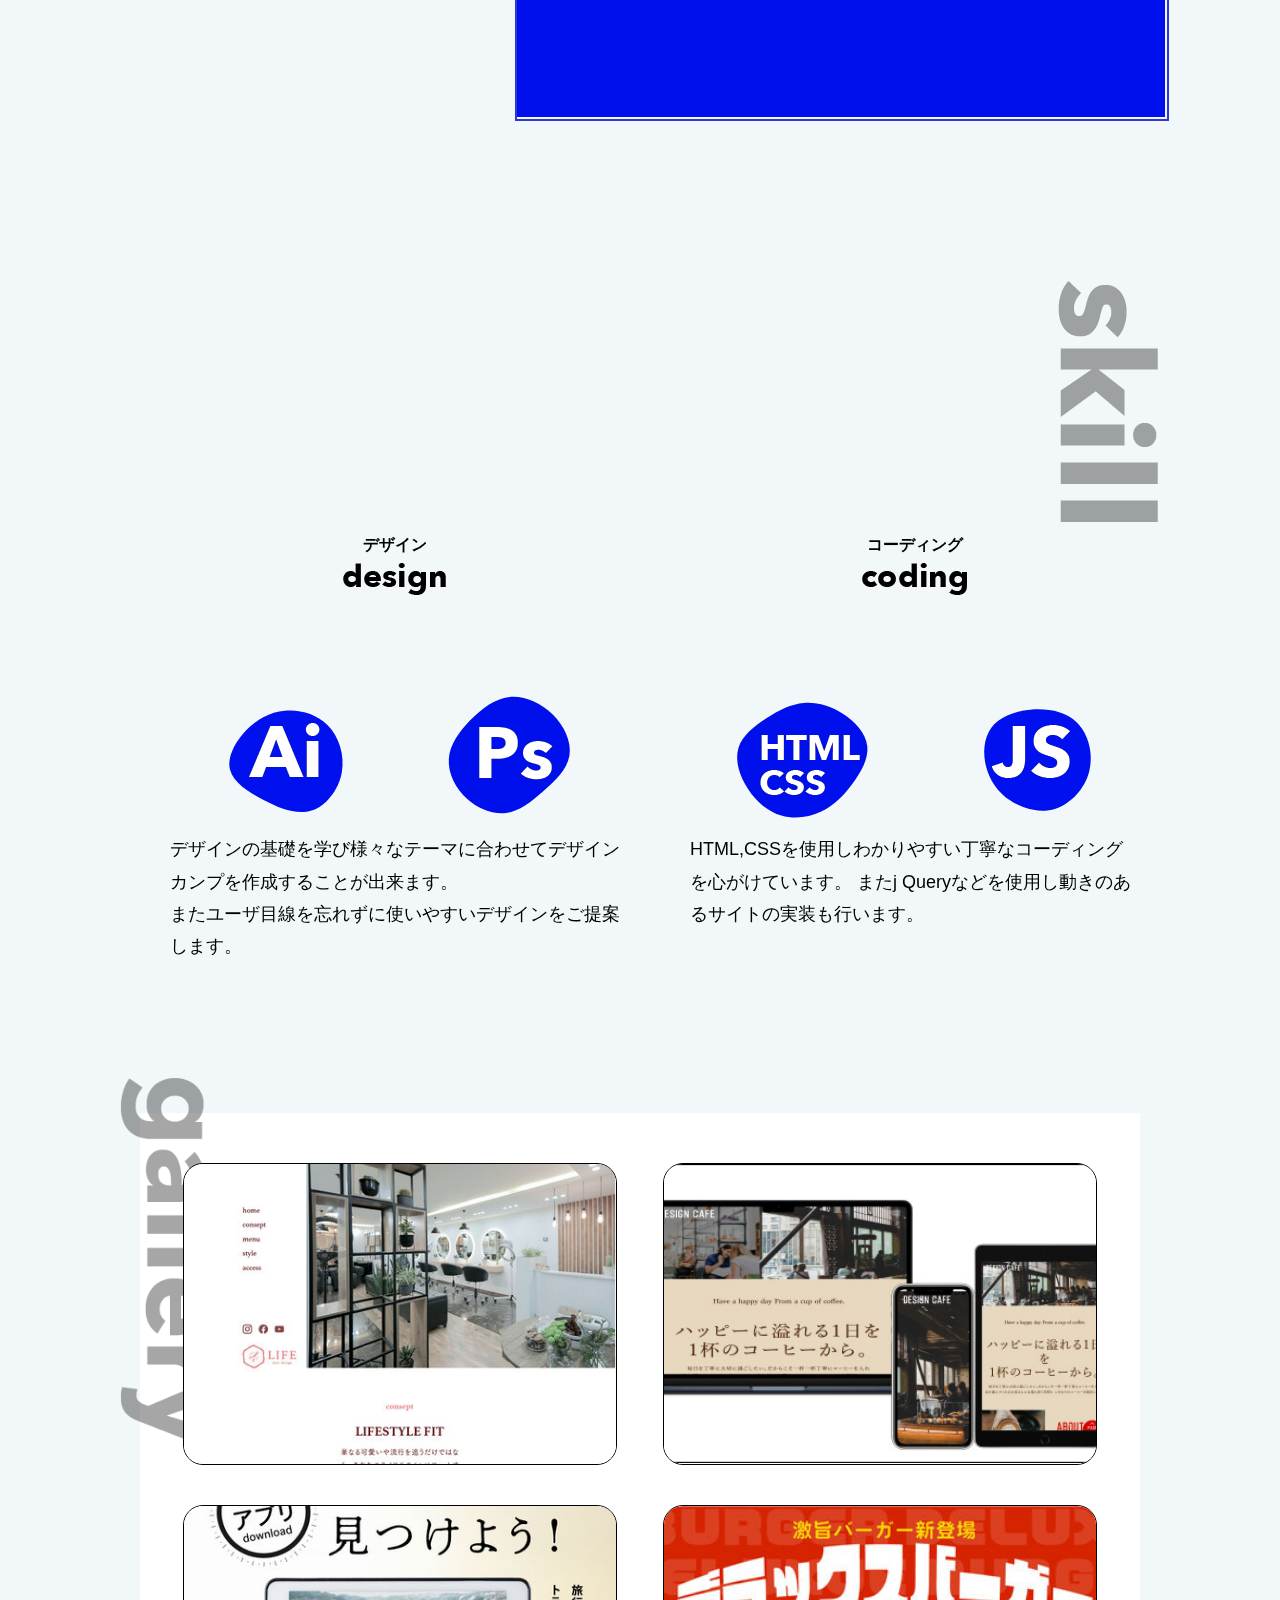
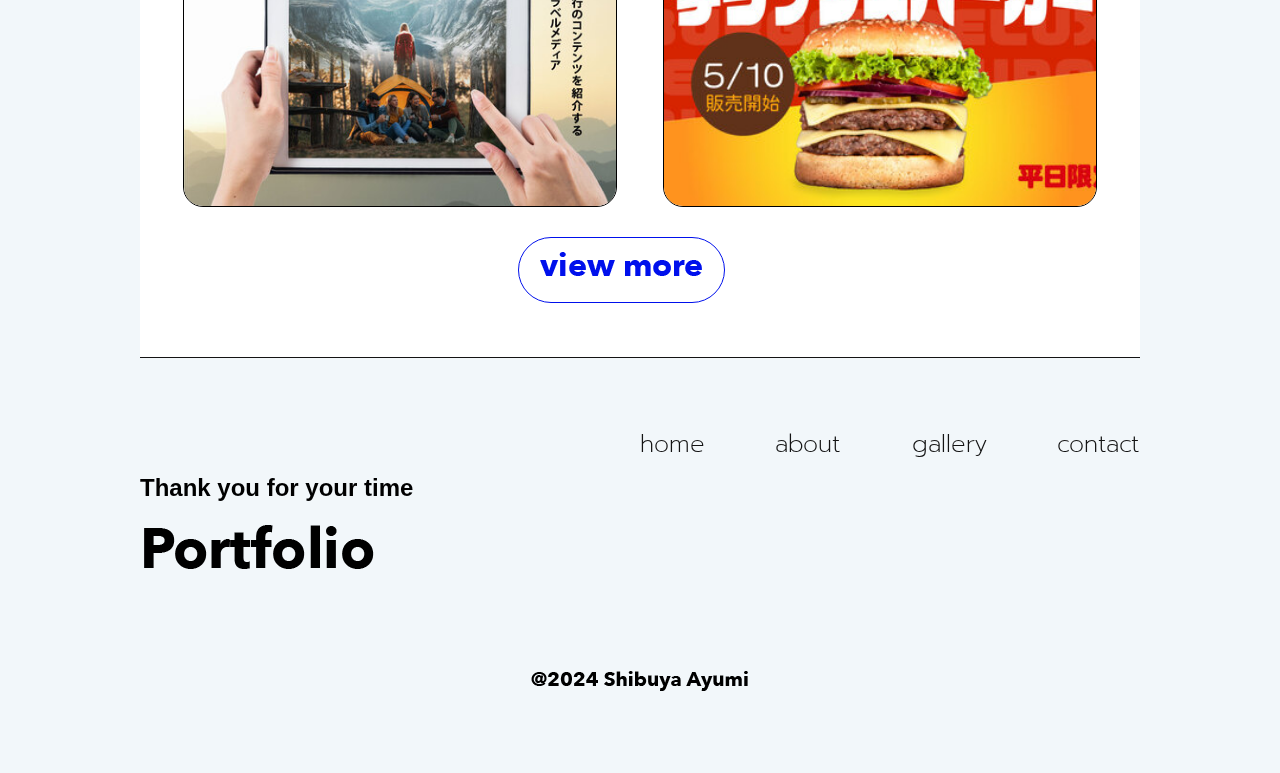
==== commit 8be838ab: "portfolio再提出" ====
--- a/portfolio/index.html
+++ b/portfolio/index.html
@@ -6,58 +6,64 @@
     <meta name="viewport" content="width=device-width, initial-scale=1.0">
     <meta name="description" content="portfolio">
     <title>shibuya ayumiのportfolio</title>
+    <link rel="stylesheet" href="css/common.css">
     <link rel="stylesheet" href="css/style.css">
-    <link rel="stylesheet" href="css/common.css">
+
 </head>
 
 <body>
+    <nav class="header">
+        <div class="pc_nav">
+            <ul>
+                <li><a href="#home">home</a></li>
+                <li><a href="#about">about</a></li>
+                <li><a href="#skill">skill</a></li>
+                <li><a href="#gallery">gallery</a></li>
+                <li><a href="#contact">contact</a></li>
+            </ul>
+        </div>
+    </nav>
 
     <header>
-        <nav class="header">
-            <div class="pc_nav">
-                <ul>
-                    <li><a href="#home">home</a></li>
-                    <li><a href="#about">about</a></li>
-                    <li><a href="#skill">skill</a></li>
-                    <li><a href="#gallery">gallery</a></li>
-                    <li><a href="#contact">contact</a></li>
-                </ul>
-            </div>
-        </nav>
-
         <section id="home">
             <div class="main_wrap">
                 <div class="main_first">
-                    <img src="1x/hello.png" alt="あいさつ">
+                    <img src="images/hello.png" alt="あいさつ">
                 </div>
                 <div class="main_catch">
                     <div class="main_title">
-                        <img src="1x/title.png" alt="title">
+                        <img src="images/title.png" alt="title">
                     </div>
                     <div class="main_name">
-                        <img src="1x/name.png" alt="name">
+                        <img src="images/name.png" alt="name">
                     </div>
                     <h3>大切に育ててきた思いを形にするお手伝いをしたい</h3>
                 </div>
             </div>
         </section>
+    </header>
 
+    <section id="scroll">
         <div class="scrolldown"><span>Scroll</span></div>
-    </header>
+    </section>
 
     <section id="about">
         <div class="about_wrap">
-            <div class="about_title">
-                <h2><img src="1x/about.png" alt="about_logo"></h2>
-            </div>
-            <div class="about_img">
-                <img src="imges/about1.jpg" alt="about写真">
-            </div>
             <div class="about_base">
-                <img src="imges/about.svg" alt="aboutイメージ">
+                <div class="fluid">
+                    <div class="fluid_obj obj01"></div>
+                    <div class="fluid_obj obj02"></div>
+                </div>
+                <div class="about_img">
+                    <img src="images/about_pic.jpg" alt="about写真">
+                </div>
+                <div class="about_title">
+                    <h2><img src="images/about_logo.png" alt="about_logo"></h2>
+                </div>
+                <!-- <img src="images/about_img.svg" alt="aboutイメージ"> -->
             </div>
             <div class="about_wrapper">
-                <img src="1x/profile.jpg" alt="profile">
+                <h3 class="profile_img"><img src="images/profile.png" alt="profile"></h3>
                 <p>元ネイリストです。 <br>
                     退職後は営業事務や一般事務職の経験をし現在コーヒー屋の奥さんと２児の母をしています。<br>
                     細かい作業を黙々とすることが好きで趣味は手芸全般です。<br>
@@ -69,34 +75,45 @@
 
     <section id="skill">
         <div class="skill_wrap">
-            <h2><img src="1x/skill.png" alt="skill_logo"></h2>
-            <div class="skill_wrapeer">
+            <h2><img src="images/skill.png" alt="skill_logo" class="skill_logo"></h2>
+            <div class="skill_wrapper">
                 <div class="design">
-                    <h5>デザイン</h5>
-                    <h4>design</h4>
-                    <div class="ai">
-                        <img src="imges/Ai.svg" alt="Ai_img">
-                        <img src="1x/Ai.png" alt="Ai_logo">
+                    <div class="skill_group">
+                        <h5>デザイン</h5>
+                        <img src="images/design.png" alt="designのアイコン">
                     </div>
-                    <div class="ps">
-                        <img src="imges/PS.svg" alt="Ps_img">
-                        <img src="1x/Ps.png" alt="Ps_logo">
+                    <div class="skill_title animation">
+                        <div class="ai">
+                            <img src="images/Ai_img.svg" alt="ai_img">
+                            <img src="images/Ai_logo.png" alt="ai_logo" class="ai_menu">
+                        </div>
+                        <div class="ps">
+                            <img src="images/Ps_img.svg" alt="ps_img">
+                            <img src="images/Ps_logo.png" alt="ps_logo" class="ps_menu">
+                        </div>
                     </div>
-                    <p>デザインの基礎を学び様々なテーマに合わせてデザインカンプを作成することが出来ます。<br>
+                    <p class="skill_p">デザインの基礎を学び様々なテーマに合わせてデザインカンプを作成することが出来ます。<br>
                         またユーザ目線を忘れずに使いやすいデザインをご提案します。
                     </p>
                 </div>
+
                 <div class="coding">
-                    <h5>コーディング</h5>
-                    <h4>coding</h4>
-                    <div class="html_css">
-                        <img src="imges/html_css.svg" alt="html_css_img">
-                        <img src="1x/html_css.png" alt="html_css_logo">
+                    <div class="skill_group">
+                        <h5>コーディング</h5>
+                        <img src="images/coding.png" alt="codingのアイコン">
                     </div>
-                    <div class="js">
-                        <img src="imges/js.svg" alt="JS_logo">
-                        <img src="1x/js.png" alt="JS_img">
+                    <div class="skill_title animation">
+                        <div class="html_css">
+                            <img src="images/html_css_img.svg" alt="html_css_img">
+                            <img src="images/html_css_logo.png" alt="html_css_logo" class="html_css_menu">
+                        </div>
+                        <div class="js">
+                            <img src="images/js_img.svg" alt="jS_img">
+                            <img src="images/js_logo.png" alt="jS_logo" class="js_menu">
+                        </div>
                     </div>
+                    <p class="skill_p">HTML,CSSを使用しわかりやすい丁寧なコーディングを心がけています。
+                        またj Queryなどを使用し動きのあるサイトの実装も行います。</p>
                 </div>
             </div>
         </div>
@@ -104,42 +121,48 @@
 
     <section id="gallery">
         <div class="gallery_wrap">
-            <h2><img src="1x/gallery.png" alt="gallery_logo"></h2>
+            <div class="gallery_logo">
+                <h2><img src="images/gallery.png" alt="gallery_logo"></h2>
+            </div>
             <div class="gallery_wrapper">
-                <img src="imges/salon_HP.jpg" alt="hair_salon">
-                <img src="imges/design_cafe.jpg" alt="design_cafe">
-                <img src="imges/Kadai_shibuya-02.jpg" alt="trace">
-                <img src="imges/kadai_03_shibuya_pop04ol.jpg" alt="web_banner">
+                <img src="images/salon_HP.jpg" alt="hair_salon" class="gallery_img">
+                <img src="images/design_cafe.jpg" alt="design_cafe" class="gallery_img">
+                <img src="images/Kadai_shibuya-02.jpg" alt="trace" class="gallery_img">
+                <img src="images/kadai_03_shibuya_pop04ol.jpg" alt="web_banner" class="gallery_img">
             </div>
 
-            <button class="viewmore">view more</button>
+            <div class="button">
+                <a href="#"><img src="images/vier.more.png" alt="もっと見る"></a>
+            </div>
+
         </div>
     </section>
 
     <footer class="footer">
-        <div class="footer_wrap">
-            <nav class="footer_nav">
+        <nav class="footer_wrap">
+            <div class="footer_nav">
                 <ul>
                     <li><a href="#home">home</a></li>
                     <li><a href="#about">about</a></li>
-                    <li><a href="#skill">skill</a></li>
                     <li><a href="#gallery">gallery</a></li>
                     <li><a href="#contact">contact</a></li>
                 </ul>
-            </nav>
+            </div>
             <div class="footer_catch">
-                <h4>Thank you for your time</h4>
-                <img src="1x/footer.png" alt="footer_title">
+                <h2>Thank you for your time</h2>
+                <img src="images/footer.png" alt="footer_title">
             </div>
+
             <div class="copy">
-                <small>&copy; 2024 SHIBUYA AYUMI</small>
+                <small><img src="images/copyright.png" alt="コピーライト"></small>
             </div>
-        </div>
+        </nav>
     </footer>
 
     <div id="page_top"><a href="#">
-            <img src="1x/top.png" alt="上に戻る"></a>
+            <img src="images/top.png" alt="上に戻る" class="page_top"></a>
     </div>
+
 
 </body>
 
--- a/portfolio/css/common.css
+++ b/portfolio/css/common.css
@@ -10,6 +10,8 @@
 h1,
 h2,
 h3,
+h4,
+h5,
 p,
 dl,
 dt,
@@ -42,3 +44,62 @@
     vertical-align: bottom;
     border: none;
 }
+
+body {
+    max-width: 1000px;
+    margin: 0 auto;
+    background-color: #f2f7fa;
+}
+
+/*ヘッダー*/
+.header {
+    padding: 60px 120px;
+}
+
+.pc_nav ul {
+    display: flex;
+    align-items: center;
+    margin: 0 auto;
+    justify-content: space-between;
+}
+
+.pc_nav ul li {
+    color: #111;
+    text-align: center;
+    font-size: 25px;
+    font-family: "Prompt", sans-serif;
+    font-weight: 200;
+    font-style: normal;
+}
+
+/*ボタン*/
+button {
+    padding: 0;
+    border: none;
+    background: transparent;
+}
+
+button img {
+    display: block;
+}
+
+.page_top {
+    position: fixed;
+    right: 90px;
+    bottom: 40px;
+}
+
+/*thanksPage*/
+.thanks_page {
+    margin-top: 100px;
+}
+
+.thanks_page h1 {
+    text-align: center;
+    padding: 50px;
+}
+
+.thanks_page p {
+    text-align: center;
+    font-size: 18px;
+}
--- a/portfolio/css/style.css
+++ b/portfolio/css/style.css
@@ -1,47 +1,528 @@
 @charset "utf-8";
 
-body {
-    background-color: #f2f7fa;
-}
-
-.header {
-    padding: 60px 120px;
-}
-
-.pc_nav ul {
-    display: flex;
+.main_wrap {
+    display: flex;
+    justify-content: space-between;
+    margin: 0 auto;
+    max-width: 1000px;
+    margin-top: 120px;
+}
+
+.main_first {
+    width: 50%;
+    margin-left: 180px;
+}
+
+.main_catch {
+    text-align: right;
+    margin-top: 80px;
+}
+
+/*ここからスクロール*/
+.scrolldown {
+    position: absolute;
+    bottom: 0px;
+    left: 50%;
+}
+
+.scrolldown {
+    text-align: center;
+    margin-top: 110px;
+}
+
+/*Scrollテキストの描写*/
+.scrolldown span {
+    /*描画位置*/
+    position: absolute;
+    left: -4px;
+    bottom: 60px;
+    /*テキストの形状*/
+    color: #131313;
+    font-size: 0.7rem;
+    letter-spacing: 0.05em;
+    /*縦書き設定*/
+    -ms-writing-mode: tb-rl;
+    -webkit-writing-mode: vertical-rl;
+    writing-mode: vertical-rl;
+}
+
+/* 丸の描写 */
+.scrolldown:before {
+    content: "";
+    /*描画位置*/
+    position: absolute;
+    bottom: 0;
+    left: -4px;
+    /*丸の形状*/
+    width: 10px;
+    height: 10px;
+    border-radius: 50%;
+    background: #0010ec;
+    /*丸の動き1.6秒かけて透過し、永遠にループ*/
+    animation: circlemove 1.6s ease-in-out infinite,
+        cirlemovehide 1.6s ease-out infinite;
+}
+
+/*下からの距離が変化して丸の全体が上から下に動く*/
+@keyframes circlemove {
+    0% {
+        bottom: 45px;
+    }
+    100% {
+        bottom: -5px;
+    }
+}
+
+/*上から下にかけて丸が透過→不透明→透過する*/
+@keyframes cirlemovehide {
+    0% {
+        opacity: 0;
+    }
+    50% {
+        opacity: 1;
+    }
+    80% {
+        opacity: 0.9;
+    }
+    100% {
+        opacity: 0;
+    }
+}
+
+/* 線の描写 */
+.scrolldown:after {
+    content: "";
+    /*描画位置*/
+    position: absolute;
+    bottom: 0;
+    left: 0;
+    /*線の形状*/
+    width: 2px;
+    height: 50px;
+    background: #131313;
+}
+
+.fluid {
+    position: relative;
+    width: 650px;
+    height: 650px;
+}
+.fluid_obj {
+    position: absolute;
+    top: 0;
+    left: 0;
+    width: 100%;
+    height: 100%;
+}
+.fluid_obj.obj01 {
+    background: #0010ec;
+    animation: fluidrotate 20s ease 0s infinite;
+}
+.fluid_obj.obj02 {
+    border: 2px solid #2c38dc;
+    animation: fluidrotate_04 20s ease 0s infinite;
+}
+@keyframes fluidrotate {
+    0%,
+    100% {
+        border-radius: 59% 41% 26% 74% / 43% 56% 44% 57%;
+    }
+    14% {
+        border-radius: 40% 60% 54% 46%/49% 60% 40% 51%;
+    }
+    28% {
+        border-radius: 54% 46% 38% 62%/49% 70% 30% 51%;
+    }
+    42% {
+        border-radius: 59% 41% 26% 74% / 43% 56% 44% 57%;
+    }
+    56% {
+        border-radius: 61% 39% 67% 33%/70% 50% 50% 30%;
+    }
+    70% {
+        border-radius: 50% 50% 34% 66%/56% 68% 32% 44%;
+    }
+    84% {
+        border-radius: 46% 54% 50% 50%/35% 61% 39% 65%;
+    }
+}
+
+@keyframes fluidrotate_02 {
+    0%,
+    100% {
+        top: -20px;
+        border-radius: 63% 37% 54% 46%/55% 48% 52% 45%;
+    }
+    14% {
+        border-radius: 40% 60% 54% 46%/49% 60% 40% 51%;
+    }
+    28% {
+        border-radius: 54% 46% 38% 62%/49% 70% 30% 51%;
+    }
+    42% {
+        border-radius: 61% 39% 55% 45%/61% 38% 62% 39%;
+    }
+    56% {
+        top: 0px;
+        border-radius: 61% 39% 67% 33%/70% 50% 50% 30%;
+    }
+    70% {
+        border-radius: 50% 50% 34% 66%/56% 68% 32% 44%;
+    }
+    84% {
+        border-radius: 46% 54% 50% 50%/35% 61% 39% 65%;
+    }
+}
+@keyframes fluidrotate_03 {
+    0%,
+    100% {
+        bottom: 0px;
+        right: 15px;
+        border-radius: 63% 37% 54% 46%/55% 48% 52% 45%;
+    }
+    14% {
+        border-radius: 40% 60% 54% 46%/49% 60% 40% 51%;
+    }
+    28% {
+        bottom: -15px;
+        border-radius: 91% 9% 9% 91% / 43% 50% 50% 57%;
+    }
+    42% {
+        border-radius: 91% 9% 9% 91% / 43% 50% 50% 57%;
+    }
+    56% {
+        right: -10px;
+        border-radius: 91% 9% 9% 91% / 43% 50% 50% 57%;
+    }
+    70% {
+        border-radius: 91% 9% 9% 91% / 43% 50% 50% 57%;
+    }
+    84% {
+        border-radius: 40% 60% 54% 46%/49% 60% 40% 51%;
+    }
+}
+@keyframes fluidrotate_04 {
+    0%,
+    100% {
+        top: -15px;
+        right: 15px;
+        border-radius: 63% 37% 54% 46%/55% 48% 52% 45%;
+    }
+    14% {
+        border-radius: 63% 37% 54% 46%/55% 48% 52% 45%;
+    }
+    28% {
+        right: 35px;
+        border-radius: 63% 37% 54% 46%/55% 48% 52% 45%;
+    }
+    42% {
+        border-radius: 63% 37% 54% 46%/55% 48% 52% 45%;
+    }
+    56% {
+        border-radius: 63% 37% 54% 46%/55% 48% 52% 45%;
+    }
+    70% {
+        top: 0px;
+        border-radius: 63% 37% 54% 46%/55% 48% 52% 45%;
+    }
+    84% {
+        border-radius: 63% 37% 54% 46%/55% 48% 52% 45%;
+    }
+}
+
+#scroll {
+    width: 100%;
+    height: 30vh;
+    position: relative;
+}
+
+#scroll:before {
+    content: "";
+    position: fixed;
+    top: 0;
+    left: 0;
+    z-index: -1;
+    width: 100%;
+    height: 100vh;
+}
+
+@media screen and (max-width: 768px) {
+    #scroll,
+    #scroll:before {
+        height: 90vh;
+    }
+}
+
+/*ここからabout*/
+#about {
+    margin-top: 85px;
+}
+
+.about_wrap {
+    position: relative;
+    max-width: 1000px;
+    margin: 0 auto;
+    padding: 250px 0 350px;
+}
+
+.about_base {
+    display: flex;
+    justify-content: center;
     align-items: center;
+    width: 100%;
+    margin-left: -15px;
+}
+
+.fluid {
+    position: absolute;
+    top: 50%;
+    left: 70%;
+    transform: translate(-50%, -50%);
+    border-radius: 99rem;
+}
+
+.about_img {
+    position: relative;
+    right: 15%;
+    width: 60%;
+    border-radius: 20px;
+    overflow: hidden;
+}
+
+.about_title {
+    position: absolute;
+    top: 0;
+    left: -20px;
+}
+
+.about_wrapper {
+    position: absolute;
+    top: 44%;
+    right: 0;
+    width: 51.6%;
+    color: #fff;
+}
+
+.about_wrapper img {
     margin: 0 auto;
     justify-content: space-between;
 }
 
-.pc_nav ul li {
-    color: #111;
+.about_wrapper p {
+    color: #fff;
+    font-size: 16px;
+    line-height: 1.85;
+    font-feature-settings: "palt";
+}
+
+.profile_img {
     text-align: center;
-    font-size: 25px;
+}
+
+/*ここからskill*/
+.skill_wrap {
+    max-width: 1000px;
+    margin: 0 auto;
+    padding-bottom: 150px;
+}
+
+.skill_logo {
+    margin-right: -20px;
+}
+
+.skill_wrap h2 {
+    display: flex;
+    flex-direction: row-reverse;
+    margin-right: -10px;
+}
+
+.skill_wrapper {
+    display: flex;
+    justify-content: space-between;
+    margin: 0 auto;
+    max-width: 1000px;
+}
+
+.design {
+    width: 45%;
+    margin: 0 20px 0 30px;
+}
+
+.coding {
+    width: 45%;
+    margin-left: 20px;
+}
+
+.skill_group {
+    text-align: center;
+}
+
+.skill_group h5 {
+    font-size: 16px;
+    line-height: 1.75;
+}
+
+.skill_title {
+    display: flex;
+    justify-content: space-around;
+    margin: 0 auto;
+    padding-top: 80px;
+}
+
+.ai {
+    position: relative;
+}
+
+.ai_menu {
+    position: absolute;
+    left: 40px;
+    bottom: 20px;
+}
+
+.ps {
+    position: relative;
+}
+
+.ps_menu {
+    position: absolute;
+    left: 40px;
+    bottom: 20px;
+}
+
+.html_css {
+    position: relative;
+}
+
+.html_css_menu {
+    position: absolute;
+    right: 17px;
+    bottom: 20px;
+}
+
+.js {
+    position: relative;
+}
+
+.js_menu {
+    position: absolute;
+    right: 30px;
+    bottom: 20px;
+}
+
+.skill_p {
+    font-size: 18px;
+    line-height: 1.8;
+    font-feature-settings: "palt";
+}
+
+/*アニメーション*/
+.animation {
+    animation: fuwafuwa 2s linear infinite;
+    scale: 1;
+}
+
+@keyframes fuwafuwa {
+    0% {
+        transform: translateY(0);
+    }
+    50% {
+        transform: translateY(-10px);
+    }
+    100% {
+        transform: translateY(0);
+    }
+}
+
+/*ここからgallery*/
+#gallery {
+    background-color: #fff;
+    width: auto;
+}
+
+.gallery_wrap {
+    max-width: 1000px;
+    margin: 0 auto;
+    padding-bottom: 80px;
+}
+
+.gallery_logo {
+    position: absolute;
+}
+
+.gallery_wrap img {
+    margin-top: -40px;
+    margin-left: -20px;
+}
+
+.gallery_wrapper {
+    display: flex;
+    flex-wrap: wrap;
+    justify-content: space-around;
+    position: relative;
+    top: 50px;
+    margin: 0 20px;
+    padding-bottom: 80px;
+}
+
+.gallery_wrapper img {
+    margin: 0 20px 40px;
+    width: 45%;
+    border: 1px solid;
+    border-radius: 20px;
+}
+
+.gallery_img {
+    width: 100%;
+    height: 300px;
+    object-fit: cover;
+}
+
+.button img {
+    position: absolute;
+    left: 42%;
+    padding: 10px 20px;
+    border: 1px solid #0010ec;
+    border-radius: 40px;
+}
+
+/*フッター*/
+.footer {
+    border-top: 1px solid #131313;
+}
+
+.footer_wrap {
+    max-width: 1000px;
+    margin: 0 auto;
+}
+
+.footer_nav ul {
+    display: flex;
+    align-items: center;
+    margin: 0 auto;
+    justify-content: space-between;
+    padding: 74px 0px 0 50%;
+}
+
+.footer_nav ul li {
+    color: #131313;
+    text-align: center;
+    font-size: 24px;
     font-family: "Prompt", sans-serif;
     font-weight: 200;
     font-style: normal;
 }
-
-.main_wrap {
-    display: flex;
-    justify-content: space-between;
-    max-width: 1000px;
-    margin-top: 180px;
-}
-
-.main_first {
-    width: 50%;
-    margin-left: 180px;
-}
-
-.main_catch {
-    text-align: right;
-    margin-top: 80px;
-}
-
-.scrolldown {
-    text-align: center;
-    margin-top: 110px;
-}
+.footer_catch h2 {
+    padding-top: 20px;
+}
+
+.footer_catch img {
+    padding-top: 20px;
+}
+
+.copy {
+    display: flex;
+    justify-content: center;
+    margin: 0 auto;
+    margin-top: 72px;
+    padding-bottom: 77px;
+}
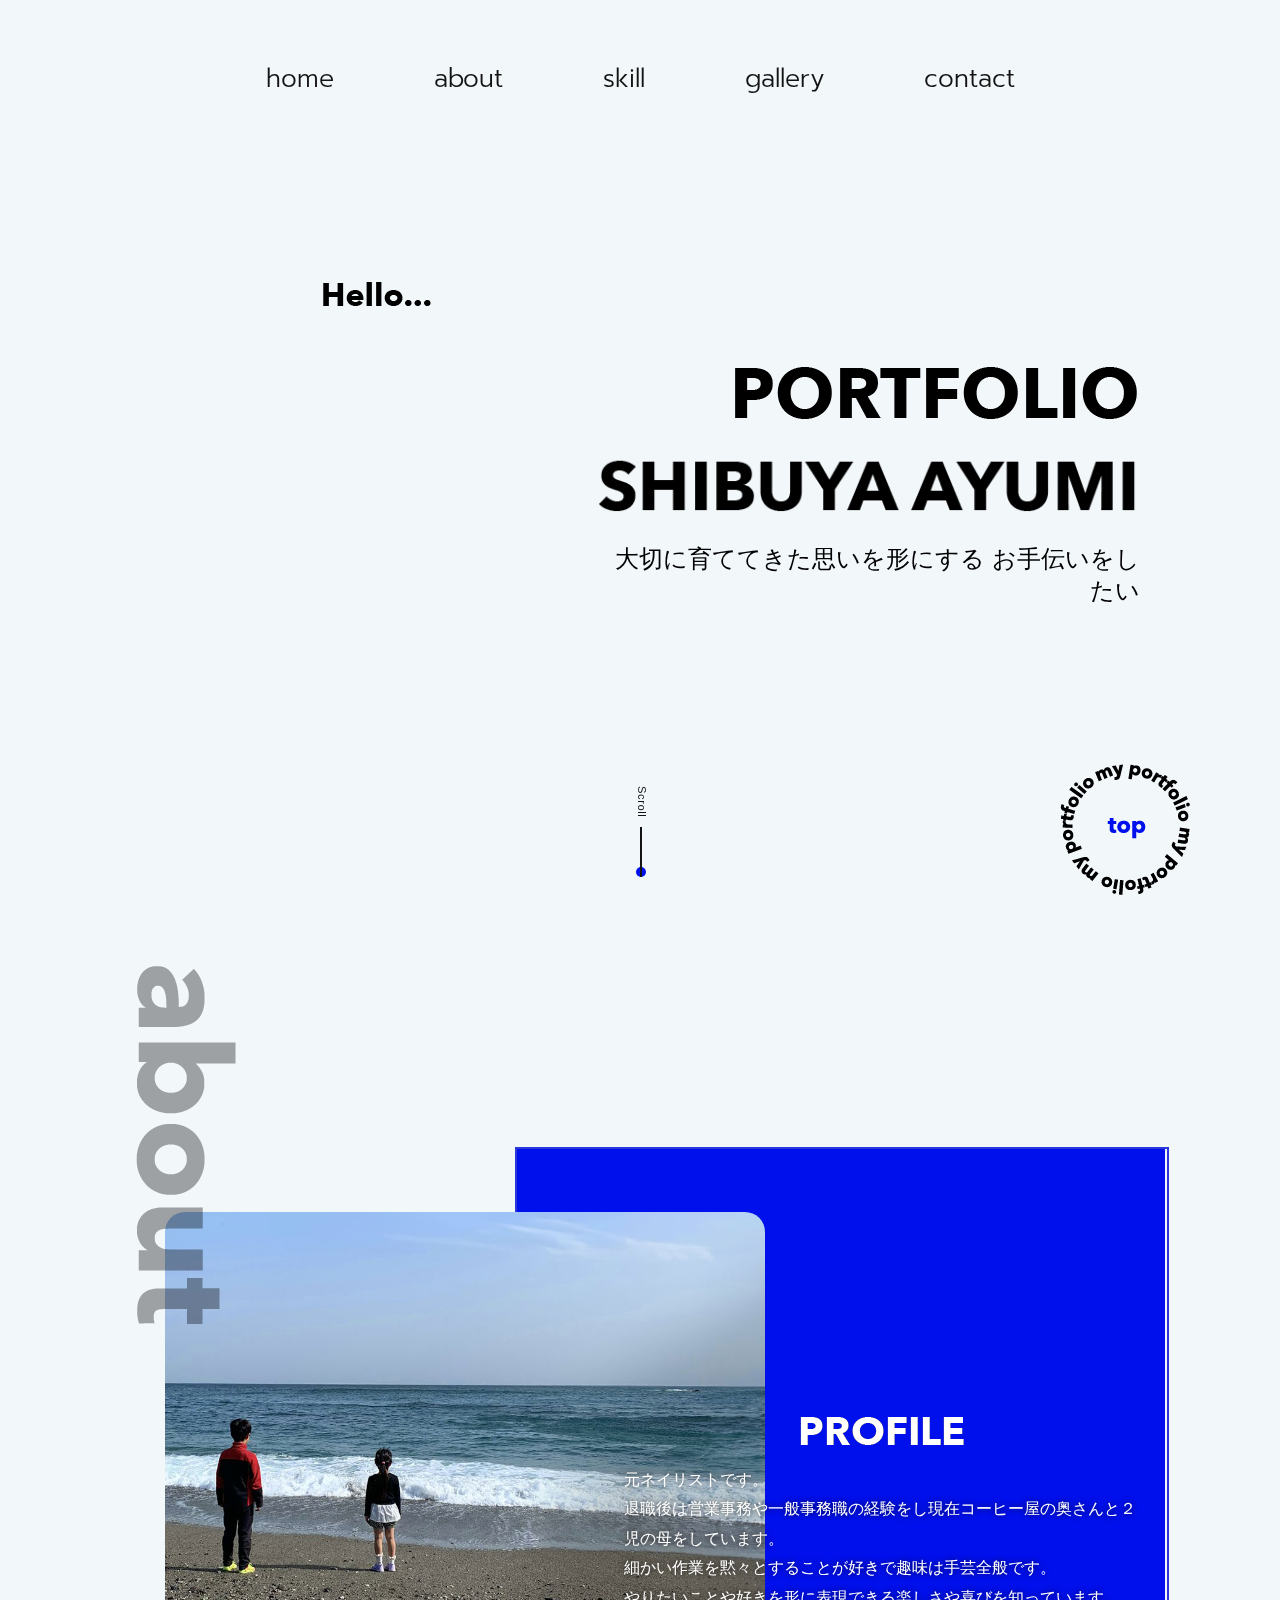
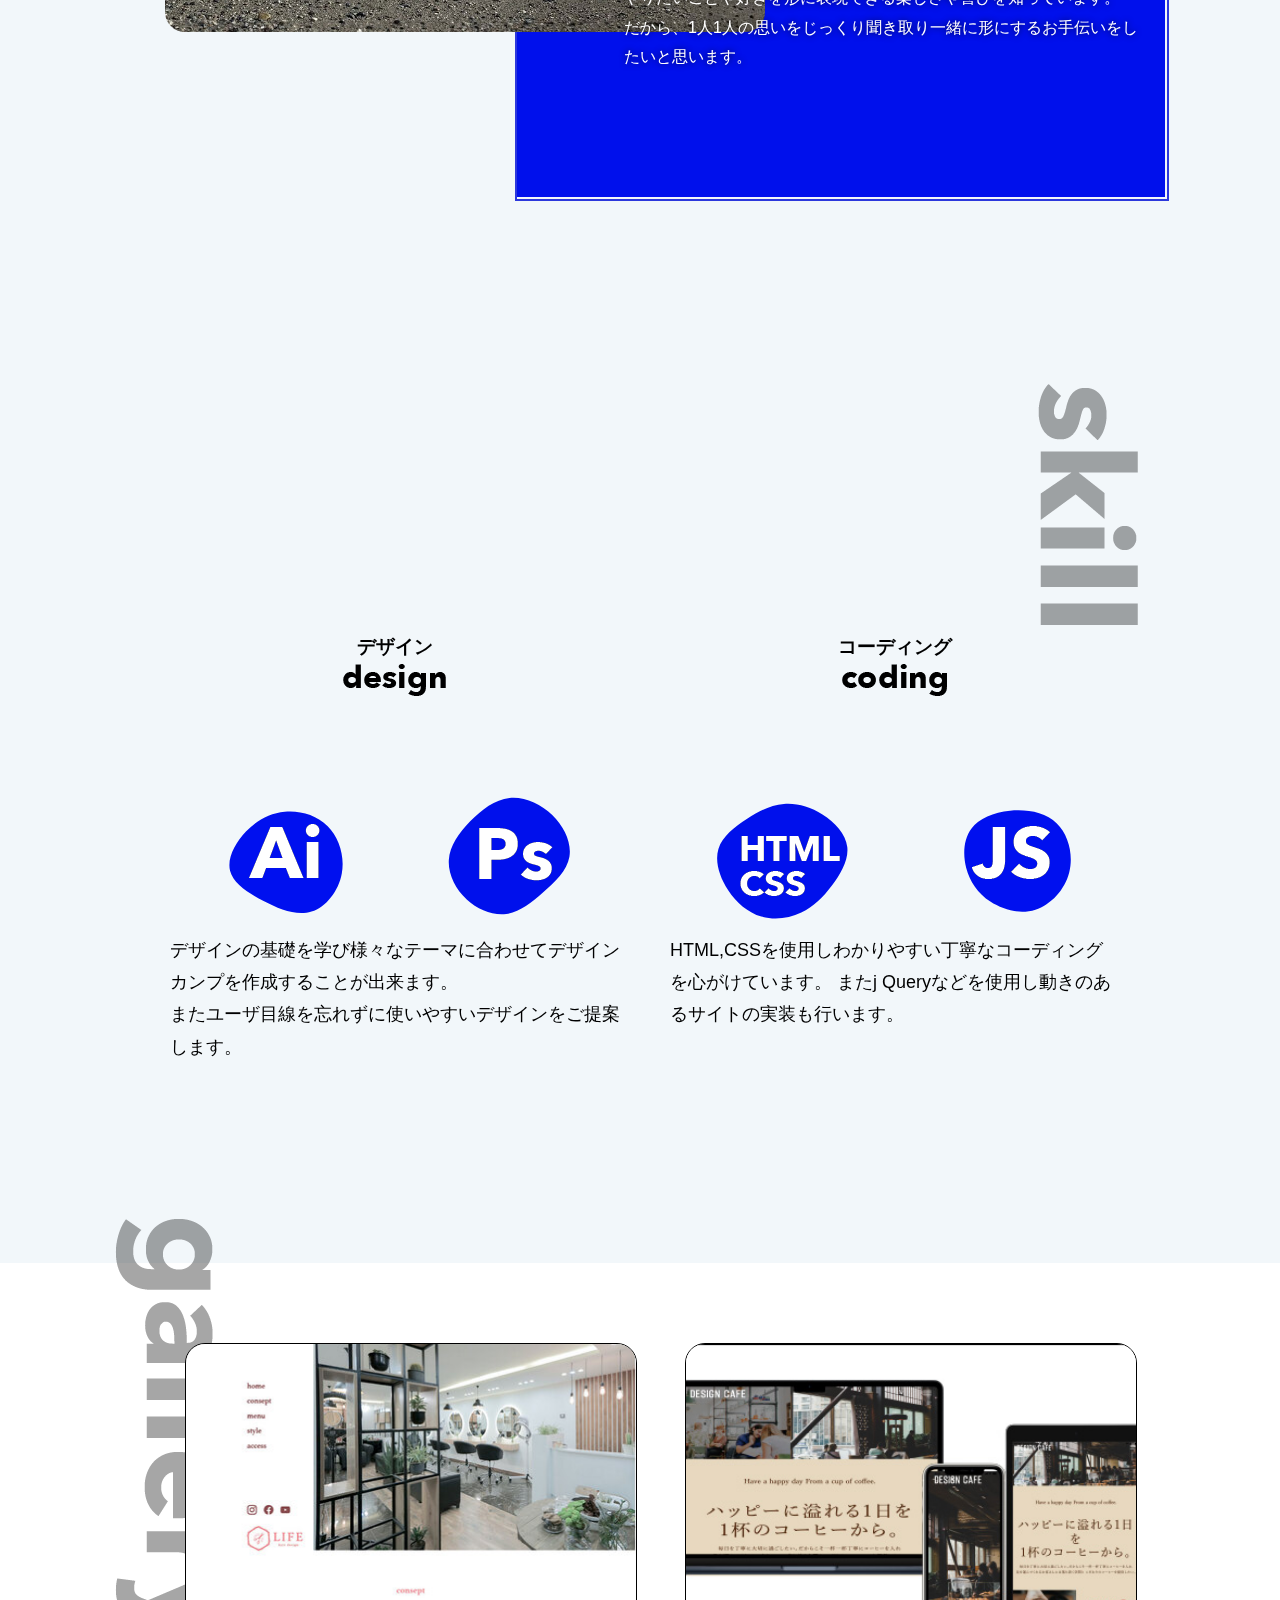
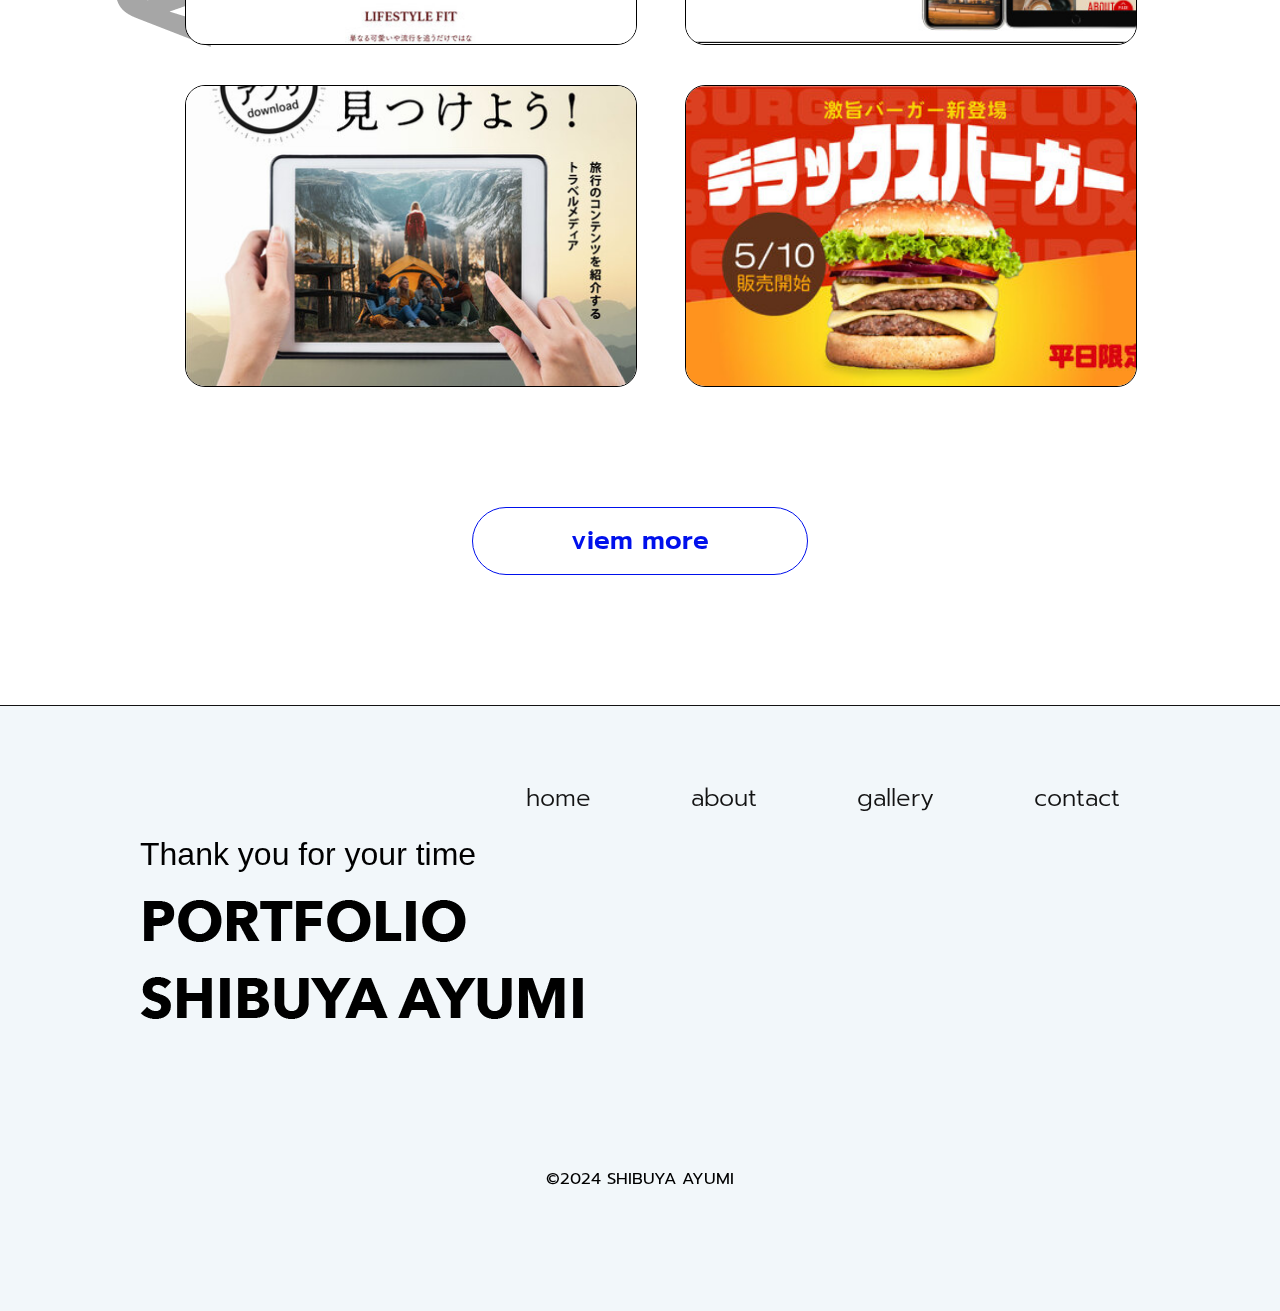
==== commit 39d813cf: "portfolio３回目" ====
--- a/portfolio/index.html
+++ b/portfolio/index.html
@@ -8,12 +8,13 @@
     <title>shibuya ayumiのportfolio</title>
     <link rel="stylesheet" href="css/common.css">
     <link rel="stylesheet" href="css/style.css">
+    <script src="https://ajax.googleapis.com/ajax/libs/jquery/3.7.1/jquery.min.js"></script>
 
 </head>
 
 <body>
-    <nav class="header">
-        <div class="pc_nav">
+    <div class="header">
+        <nav class="pc_nav">
             <ul>
                 <li><a href="#home">home</a></li>
                 <li><a href="#about">about</a></li>
@@ -21,31 +22,38 @@
                 <li><a href="#gallery">gallery</a></li>
                 <li><a href="#contact">contact</a></li>
             </ul>
-        </div>
-    </nav>
-
-    <header>
-        <section id="home">
-            <div class="main_wrap">
-                <div class="main_first">
-                    <img src="images/hello.png" alt="あいさつ">
-                </div>
-                <div class="main_catch">
-                    <div class="main_title">
-                        <img src="images/title.png" alt="title">
-                    </div>
-                    <div class="main_name">
-                        <img src="images/name.png" alt="name">
-                    </div>
-                    <h3>大切に育ててきた思いを形にするお手伝いをしたい</h3>
-                </div>
-            </div>
-        </section>
-    </header>
-
-    <section id="scroll">
-        <div class="scrolldown"><span>Scroll</span></div>
-    </section>
+        </nav>
+        <div class="sp_btn"><span></span></div>
+        <nav class="sp_nav">
+            <ul>
+                <li><a href="#about">about</a></li>
+                <li><a href="#gallery">gallery</a></li>
+                <li><a href="#contact">contact</a></li>
+            </ul>
+        </nav>
+    </div>
+
+
+    <section id="home">
+        <div class="main_wrap">
+            <div class="main_first">
+                <img src="images/hello.png" alt="あいさつ">
+            </div>
+            <div class="main_catch">
+                <h1>
+                    <img src="images/title.png" alt="PORTFOLIO">
+                    <img src="images/name.png" alt="SHIBUYA AYUMI">
+
+                </h1>
+                <p class="catch_copy">大切に育ててきた思いを形にする<br class="sp_only"> お手伝いをしたい</p>
+            </div>
+        </div>
+
+        <div class="scroll">
+            <div class="scrolldown"><span>Scroll</span></div>
+        </div>
+    </section>
+
 
     <section id="about">
         <div class="about_wrap">
@@ -57,10 +65,13 @@
                 <div class="about_img">
                     <img src="images/about_pic.jpg" alt="about写真">
                 </div>
+                <div class="sp_about">
+                    <img src="images/about_sp.jpg" alt="about写真_sp版">
+                </div>
                 <div class="about_title">
-                    <h2><img src="images/about_logo.png" alt="about_logo"></h2>
-                </div>
-                <!-- <img src="images/about_img.svg" alt="aboutイメージ"> -->
+                    <h2><img src="images/about_logo.png" alt="about"></h2>
+                </div>
+
             </div>
             <div class="about_wrapper">
                 <h3 class="profile_img"><img src="images/profile.png" alt="profile"></h3>
@@ -75,19 +86,19 @@
 
     <section id="skill">
         <div class="skill_wrap">
-            <h2><img src="images/skill.png" alt="skill_logo" class="skill_logo"></h2>
+            <h2><img src="images/skill.png" alt="skill_logo" class="skill"></h2>
             <div class="skill_wrapper">
-                <div class="design">
+                <div class="skill_col">
                     <div class="skill_group">
-                        <h5>デザイン</h5>
+                        <h3>デザイン</h3>
                         <img src="images/design.png" alt="designのアイコン">
                     </div>
-                    <div class="skill_title animation">
-                        <div class="ai">
+                    <div class="skill_title">
+                        <div class="ai animation">
                             <img src="images/Ai_img.svg" alt="ai_img">
                             <img src="images/Ai_logo.png" alt="ai_logo" class="ai_menu">
                         </div>
-                        <div class="ps">
+                        <div class="ps animation">
                             <img src="images/Ps_img.svg" alt="ps_img">
                             <img src="images/Ps_logo.png" alt="ps_logo" class="ps_menu">
                         </div>
@@ -97,17 +108,17 @@
                     </p>
                 </div>
 
-                <div class="coding">
+                <div class="skill_col">
                     <div class="skill_group">
-                        <h5>コーディング</h5>
+                        <h3>コーディング</h3>
                         <img src="images/coding.png" alt="codingのアイコン">
                     </div>
-                    <div class="skill_title animation">
-                        <div class="html_css">
+                    <div class="skill_title">
+                        <div class="html_css animation">
                             <img src="images/html_css_img.svg" alt="html_css_img">
                             <img src="images/html_css_logo.png" alt="html_css_logo" class="html_css_menu">
                         </div>
-                        <div class="js">
+                        <div class="js animation">
                             <img src="images/js_img.svg" alt="jS_img">
                             <img src="images/js_logo.png" alt="jS_logo" class="js_menu">
                         </div>
@@ -122,48 +133,74 @@
     <section id="gallery">
         <div class="gallery_wrap">
             <div class="gallery_logo">
-                <h2><img src="images/gallery.png" alt="gallery_logo"></h2>
+                <h2><img src="images/gallery.png" alt="gallery"></h2>
             </div>
             <div class="gallery_wrapper">
-                <img src="images/salon_HP.jpg" alt="hair_salon" class="gallery_img">
-                <img src="images/design_cafe.jpg" alt="design_cafe" class="gallery_img">
-                <img src="images/Kadai_shibuya-02.jpg" alt="trace" class="gallery_img">
-                <img src="images/kadai_03_shibuya_pop04ol.jpg" alt="web_banner" class="gallery_img">
-            </div>
-
-            <div class="button">
-                <a href="#"><img src="images/vier.more.png" alt="もっと見る"></a>
-            </div>
+                <ul>
+                    <li><img src="images/salon_HP.jpg" alt="hair_salon" class="gallery_img">
+                        <div class="gallery_title">solonサイト</div>
+                    </li>
+                    <li>
+                        <img src="images/design_cafe.jpg" alt="design_cafe" class="gallery_img">
+                        <div class="gallery_title">cafeサイト</div>
+                    </li>
+                    <li>
+                        <img src="images/Kadai_shibuya-02.jpg" alt="trace" class="gallery_img">
+                        <div class="gallery_title">トレース</div>
+                    </li>
+                    <li>
+                        <img src="images/kadai_03_shibuya_pop04ol.jpg" alt="web_banner" class="gallery_img">
+                        <div class="gallery_title">web用バナー</div>
+                    </li>
+                </ul>
+            </div>
+
+
+            <a href="#" class="btn">viem more</a>
+
 
         </div>
     </section>
 
     <footer class="footer">
-        <nav class="footer_wrap">
-            <div class="footer_nav">
-                <ul>
-                    <li><a href="#home">home</a></li>
-                    <li><a href="#about">about</a></li>
-                    <li><a href="#gallery">gallery</a></li>
-                    <li><a href="#contact">contact</a></li>
-                </ul>
-            </div>
+        <div class="footer_wrap">
+            <nav>
+                <div class="footer_nav">
+                    <ul>
+                        <li><a href="#home">home</a></li>
+                        <li><a href="#about">about</a></li>
+                        <li><a href="#gallery">gallery</a></li>
+                        <li><a href="#contact">contact</a></li>
+                    </ul>
+                </div>
+            </nav>
             <div class="footer_catch">
-                <h2>Thank you for your time</h2>
-                <img src="images/footer.png" alt="footer_title">
-            </div>
-
-            <div class="copy">
-                <small><img src="images/copyright.png" alt="コピーライト"></small>
-            </div>
-        </nav>
+                <p>Thank you for your time</p>
+                <div class="footer_title">
+                    <img src="images/footer.png" alt="PORTFOLIO">
+                    <img src="images/footer_name.png" alt="SHIBUYA AYUMI">
+                </div>
+            </div>
+
+            <div class="footer_copy">
+                <small>&copy;2024 SHIBUYA AYUMI</small>
+            </div>
+        </div>
     </footer>
 
-    <div id="page_top"><a href="#">
-            <img src="images/top.png" alt="上に戻る" class="page_top"></a>
+    <div>
+        <a href="index.html"><img src="images/top.png" alt="topに戻る" class="page_top"></a>
+        <a href="contact/index.html"><img src="images/contact@2x.png" alt="お問合せ" class="sp_contact"></a>
     </div>
 
-
+    <script>
+        $(function () {
+            $('.sp_btn, .sp_nav li').on('click', function () {
+                $('.sp_nav').toggleClass();
+                $('.sp_btn').toggleClass('open');
+            });
+        });
+    </script>
 </body>
 
 </html>--- a/portfolio/css/common.css
+++ b/portfolio/css/common.css
@@ -20,11 +20,19 @@
 li {
     margin: 0;
     padding: 0;
-    line-height: 1;
     /*デフォルトの文字色、font-familyを予め当てておく*/
     color: #000;
     font-family: "游ゴシック体", YuGothic, "游ゴシック", "Yu Gothic", "メイリオ",
         "Hiragino Kaku Gothic ProN", "Hiragino Sans", sans-serif;
+    font-feature-settings: "palt";
+}
+
+html {
+    scroll-behavior: smooth;
+}
+
+body {
+    background-color: #f2f7fa;
 }
 
 a {
@@ -32,6 +40,11 @@
     text-decoration: none;
     /*色を消す*/
     color: inherit;
+    transition: 0.3s;
+}
+
+a:hover {
+    opacity: 0.5;
 }
 
 ul {
@@ -45,31 +58,61 @@
     border: none;
 }
 
-body {
+/*ヘッダー*/
+.header {
+    padding: 60px 40px;
     max-width: 1000px;
     margin: 0 auto;
-    background-color: #f2f7fa;
-}
-
-/*ヘッダー*/
-.header {
-    padding: 60px 120px;
 }
 
 .pc_nav ul {
     display: flex;
     align-items: center;
     margin: 0 auto;
-    justify-content: space-between;
+    justify-content: center;
+    gap: 60px;
 }
 
 .pc_nav ul li {
-    color: #111;
+    color: #131313;
     text-align: center;
     font-size: 25px;
     font-family: "Prompt", sans-serif;
-    font-weight: 200;
+    font-weight: 300;
     font-style: normal;
+    overflow: hidden;
+    position: relative;
+    z-index: 1;
+}
+
+.pc_nav ul li a {
+    padding: 0 20px;
+    border-radius: 40px;
+    line-height: 1;
+}
+
+.pc_nav ul li a::before {
+    content: "";
+    width: 100%;
+    height: 100%;
+    position: absolute;
+    top: 0;
+    left: 0;
+    z-index: -1;
+    background: #0010ec;
+    border-radius: 40px;
+    transition: transform ease 0.5s;
+    transform-origin: 100% 50%;
+    transform: scaleX(0);
+}
+
+.pc_nav ul li a:hover {
+    color: #fff;
+}
+
+.pc_nav ul li a:hover::before {
+    transform-origin: 0% 50%;
+    transform: scaleX(1);
 }
 
 /*ボタン*/
@@ -86,7 +129,94 @@
 .page_top {
     position: fixed;
     right: 90px;
-    bottom: 40px;
+    bottom: 5px;
+}
+
+.sp_contact {
+    display: none;
+}
+
+/*フッター*/
+.footer_wrap {
+    max-width: 1000px;
+    margin: 0 auto;
+}
+
+.footer_nav ul {
+    display: flex;
+    gap: 60px;
+    justify-content: flex-end;
+    padding-top: 74px;
+}
+
+.footer_nav ul li {
+    color: #131313;
+    text-align: center;
+    font-size: 24px;
+    font-family: "Prompt";
+    font-weight: 300;
+    font-style: normal;
+    overflow: hidden;
+    position: relative;
+    z-index: 1;
+}
+
+.footer_nav ul li a {
+    padding: 0 20px;
+    border-radius: 40px;
+    line-height: 1;
+}
+
+.footer_nav ul li a::before {
+    content: "";
+    width: 100%;
+    height: 100%;
+    position: absolute;
+    top: 0;
+    left: 0;
+    z-index: -1;
+    background: #0010ec;
+    border-radius: 40px;
+    transition: transform ease 0.5s;
+    transform-origin: 100% 50%;
+    transform: scaleX(0);
+}
+
+.footer_nav ul li a:hover {
+    color: #fff;
+}
+
+.footer_nav ul li a:hover::before {
+    transform-origin: 0% 50%;
+    transform: scaleX(1);
+}
+
+.footer_title img {
+    display: block;
+    padding-top: 20px;
+}
+
+.footer_title :last-child {
+    padding-top: 0;
+}
+
+.footer_catch {
+    padding-top: 20px;
+    font-size: 32px;
+}
+
+.footer_copy {
+    display: flex;
+    justify-content: center;
+    margin: 120px 0;
+    font-size: 20px;
+    font-family: "Prompt";
+}
+
+.page_back {
+    position: fixed;
+    right: 90px;
+    bottom: 5px;
 }
 
 /*thanksPage*/
@@ -103,3 +233,146 @@
     text-align: center;
     font-size: 18px;
 }
+
+.sp_only {
+    display: none;
+}
+
+.sp_nav,
+.sp_btn {
+    display: none;
+}
+
+@media screen and (max-width: 767px) {
+    .pc_nav {
+        display: none;
+    }
+
+    /*ハンバーガーメニュー*/
+
+    .sp_btn {
+        position: absolute;
+        top: 20px;
+        right: 25px;
+        display: block;
+        height: 23px;
+        cursor: pointer;
+        z-index: 2;
+    }
+
+    .sp_btn span {
+        position: relative;
+        top: 10px;
+        display: block;
+        width: 50px;
+        height: 3px;
+        border-radius: 2px;
+        background-color: #111;
+        transition: 0.3s;
+    }
+
+    .sp_btn span::before,
+    .sp_btn span::after {
+        position: absolute;
+        content: "";
+        display: block;
+        height: 3px;
+        border-radius: 2px;
+        background-color: #111;
+        transition: 0.3s;
+    }
+
+    .sp_btn span::before {
+        width: 33px;
+        bottom: 10px;
+    }
+
+    .sp_btn span::after {
+        width: 70px;
+        top: 10px;
+    }
+
+    /*ハンバーガーを閉じる*/
+
+    .sp_btn.open span {
+        background: transparent;
+    }
+
+    .sp_btn.open span::before {
+        bottom: 0px;
+        transform: rotate(45deg);
+        background-color: #0010ec;
+    }
+
+    .sp_btn.open span::after {
+        width: 33px;
+        top: 0px;
+        transform: rotate(135deg);
+        background-color: #0010ec;
+    }
+
+    /* ハンバーガーメニュー */
+    .sp_nav {
+        position: absolute;
+        top: 0;
+        left: 0;
+        width: 100%;
+        height: 100vh;
+        background: rgba(0, 0, 0, 0.8);
+        z-index: 1;
+    }
+
+    .sp_nav ul {
+        display: flex;
+        flex-direction: column;
+        justify-content: center;
+        align-items: center;
+        height: 100%;
+    }
+    .sp_nav ul li {
+        padding: 20px;
+        color: #fff;
+        font-size: 18px;
+        font-family: "游ゴシック体", YuGothic, "游ゴシック", "Yu Gothic",
+            "メイリオ", "Hiragino Kaku Gothic ProN", "Hiragino Sans", sans-serif;
+    }
+
+    /*フッターメニュー*/
+
+    .footer_nav {
+        display: none;
+    }
+
+    .footer_title img {
+        margin: 0 auto;
+    }
+
+    .footer_copy {
+        margin-top: 80px;
+    }
+
+    .footer_catch {
+        padding-top: 160px;
+    }
+
+    .footer_catch p {
+        text-align: center;
+    }
+
+    .page_top {
+        display: none;
+    }
+
+    .page_back {
+        display: none;
+    }
+
+    .sp_contact {
+        display: block;
+        position: fixed;
+        width: 26%;
+        right: 20px;
+        bottom: 375px;
+        z-index: 100;
+    }
+}
--- a/portfolio/css/style.css
+++ b/portfolio/css/style.css
@@ -18,7 +18,35 @@
     margin-top: 80px;
 }
 
+.catch_copy {
+    font-size: 24px;
+}
+
 /*ここからスクロール*/
+.scroll {
+    width: 100%;
+    height: 30vh;
+    position: relative;
+}
+
+.scroll:before {
+    content: "";
+    position: fixed;
+    top: 0;
+    left: 0;
+    z-index: -1;
+    width: 100%;
+    height: 100vh;
+}
+/*
+@media screen and (max-width: 768px) {
+    .scroll,
+    .scroll:before {
+        height: 90vh;
+    }
+}
+*/
+
 .scrolldown {
     position: absolute;
     bottom: 0px;
@@ -102,6 +130,8 @@
     background: #131313;
 }
 
+/*aboutイメージ*/
+
 .fluid {
     position: relative;
     width: 650px;
@@ -230,32 +260,10 @@
     }
 }
 
-#scroll {
-    width: 100%;
-    height: 30vh;
-    position: relative;
-}
-
-#scroll:before {
-    content: "";
-    position: fixed;
-    top: 0;
-    left: 0;
-    z-index: -1;
-    width: 100%;
-    height: 100vh;
-}
-
-@media screen and (max-width: 768px) {
-    #scroll,
-    #scroll:before {
-        height: 90vh;
-    }
-}
-
 /*ここからabout*/
 #about {
     margin-top: 85px;
+    overflow: hidden;
 }
 
 .about_wrap {
@@ -267,10 +275,9 @@
 
 .about_base {
     display: flex;
-    justify-content: center;
     align-items: center;
     width: 100%;
-    margin-left: -15px;
+    margin-left: 25px;
 }
 
 .fluid {
@@ -283,7 +290,6 @@
 
 .about_img {
     position: relative;
-    right: 15%;
     width: 60%;
     border-radius: 20px;
     overflow: hidden;
@@ -312,11 +318,15 @@
     color: #fff;
     font-size: 16px;
     line-height: 1.85;
-    font-feature-settings: "palt";
+    text-shadow: 0 0 6px rgba(0, 0, 0, 0.8);
 }
 
 .profile_img {
     text-align: center;
+}
+
+.sp_about img {
+    display: none;
 }
 
 /*ここからskill*/
@@ -326,16 +336,17 @@
     padding-bottom: 150px;
 }
 
-.skill_logo {
-    margin-right: -20px;
-}
-
 .skill_wrap h2 {
     display: flex;
     flex-direction: row-reverse;
     margin-right: -10px;
 }
 
+@media screen and (max-width: 1100px) {
+    .skill_wrap h2 {
+        margin-right: 0px;
+    }
+}
 .skill_wrapper {
     display: flex;
     justify-content: space-between;
@@ -343,14 +354,9 @@
     max-width: 1000px;
 }
 
-.design {
+.skill_col {
     width: 45%;
     margin: 0 20px 0 30px;
-}
-
-.coding {
-    width: 45%;
-    margin-left: 20px;
 }
 
 .skill_group {
@@ -412,7 +418,6 @@
 .skill_p {
     font-size: 18px;
     line-height: 1.8;
-    font-feature-settings: "palt";
 }
 
 /*アニメーション*/
@@ -433,40 +438,48 @@
     }
 }
 
+.animation {
+    animation: fuwafuwa 3s linear infinite;
+    scale: 1;
+}
+
+@keyframes fuwafuwa {
+    0% {
+        transform: translateY(0);
+    }
+    50% {
+        transform: translateY(-10px);
+    }
+    100% {
+        transform: translateY(0);
+    }
+}
+
 /*ここからgallery*/
 #gallery {
     background-color: #fff;
-    width: auto;
+    border-bottom: 1px solid #131313;
 }
 
 .gallery_wrap {
+    position: relative;
     max-width: 1000px;
-    margin: 0 auto;
-    padding-bottom: 80px;
+    margin: 50px auto;
+    padding: 80px 0;
 }
 
 .gallery_logo {
     position: absolute;
-}
-
-.gallery_wrap img {
-    margin-top: -40px;
-    margin-left: -20px;
+    top: -50px;
+    left: -25px;
 }
 
 .gallery_wrapper {
-    display: flex;
-    flex-wrap: wrap;
-    justify-content: space-around;
-    position: relative;
-    top: 50px;
-    margin: 0 20px;
     padding-bottom: 80px;
 }
 
 .gallery_wrapper img {
     margin: 0 20px 40px;
-    width: 45%;
     border: 1px solid;
     border-radius: 20px;
 }
@@ -477,52 +490,150 @@
     object-fit: cover;
 }
 
-.button img {
-    position: absolute;
-    left: 42%;
-    padding: 10px 20px;
+.gallery_wrapper ul {
+    position: relative;
+    display: flex;
+    justify-content: space-around;
+    flex-wrap: wrap;
+    list-style: none;
+    padding: 0;
+}
+
+.gallery_wrapper li {
+    position: relative;
+    width: 45%;
+}
+
+.gallery_title {
+    position: absolute;
+    top: 10px;
+    left: 35px;
+    display: flex;
+    justify-content: center;
+    align-items: center;
+    width: 95%;
+    height: 82%;
+    box-sizing: border-box;
+    border-radius: 20px;
+    opacity: 0;
+    background: rgba(16, 16, 16, 0.8);
+    color: #fff;
+    transition: 0.5s;
+}
+
+li:hover .gallery_title {
+    opacity: 1;
+}
+
+.btn {
+    display: block;
+    width: 334px;
+    margin: 0 auto;
+    padding: 20px 0;
     border: 1px solid #0010ec;
     border-radius: 40px;
-}
-
-/*フッター*/
-.footer {
-    border-top: 1px solid #131313;
-}
-
-.footer_wrap {
-    max-width: 1000px;
-    margin: 0 auto;
-}
-
-.footer_nav ul {
-    display: flex;
-    align-items: center;
-    margin: 0 auto;
-    justify-content: space-between;
-    padding: 74px 0px 0 50%;
-}
-
-.footer_nav ul li {
-    color: #131313;
+    line-height: 1;
+    font-family: "prompt";
+    font-size: 26px;
+    font-weight: 600;
     text-align: center;
-    font-size: 24px;
-    font-family: "Prompt", sans-serif;
-    font-weight: 200;
-    font-style: normal;
-}
-.footer_catch h2 {
-    padding-top: 20px;
-}
-
-.footer_catch img {
-    padding-top: 20px;
-}
-
-.copy {
-    display: flex;
-    justify-content: center;
-    margin: 0 auto;
-    margin-top: 72px;
-    padding-bottom: 77px;
-}
+    color: #0010ec;
+}
+
+/*ここからSP版*/
+@media screen and (max-width: 767px) {
+    .main_wrap {
+        display: block;
+    }
+
+    .main_first {
+        margin: 0 auto;
+    }
+
+    .main_catch {
+        text-align: center;
+    }
+
+    #about {
+        margin-top: 45px;
+    }
+
+    .about_wrap {
+        margin: 40px 0 250px;
+    }
+
+    .about_img img {
+        display: none;
+    }
+
+    .sp_about img {
+        display: block;
+        width: 80%;
+        position: absolute;
+        right: 5%;
+        bottom: -195px;
+        border-radius: 20px;
+    }
+
+    .about_wrapper {
+        width: 65%;
+        top: 18%;
+        left: 22%;
+        z-index: 50;
+    }
+
+    .about_wrapper p {
+        font-size: 18px;
+        box-sizing: border-box;
+    }
+
+    .about_title {
+        left: 15px;
+        z-index: 20;
+    }
+
+    .fluid {
+        left: 50%;
+        z-index: 1;
+    }
+
+    .skill_wrapper {
+        display: block;
+    }
+
+    .skill_col {
+        margin: 0 auto;
+        width: 80%;
+        padding-top: 105px;
+    }
+
+    .skill_p {
+        margin: 0 12%;
+        padding-top: 80px;
+        font-size: 24px;
+    }
+
+    .gallery_wrap {
+        display: block;
+    }
+
+    .gallery_wrapper ul {
+        display: block;
+    }
+
+    .gallery_wrapper ul li {
+        width: 80%;
+        margin: 0 auto;
+        padding-bottom: 10px;
+    }
+
+    .gallery_logo {
+        left: 20px;
+    }
+
+    .footer_catch {
+        width: 90%;
+        margin: 0 auto;
+        padding-top: 160px;
+    }
+}
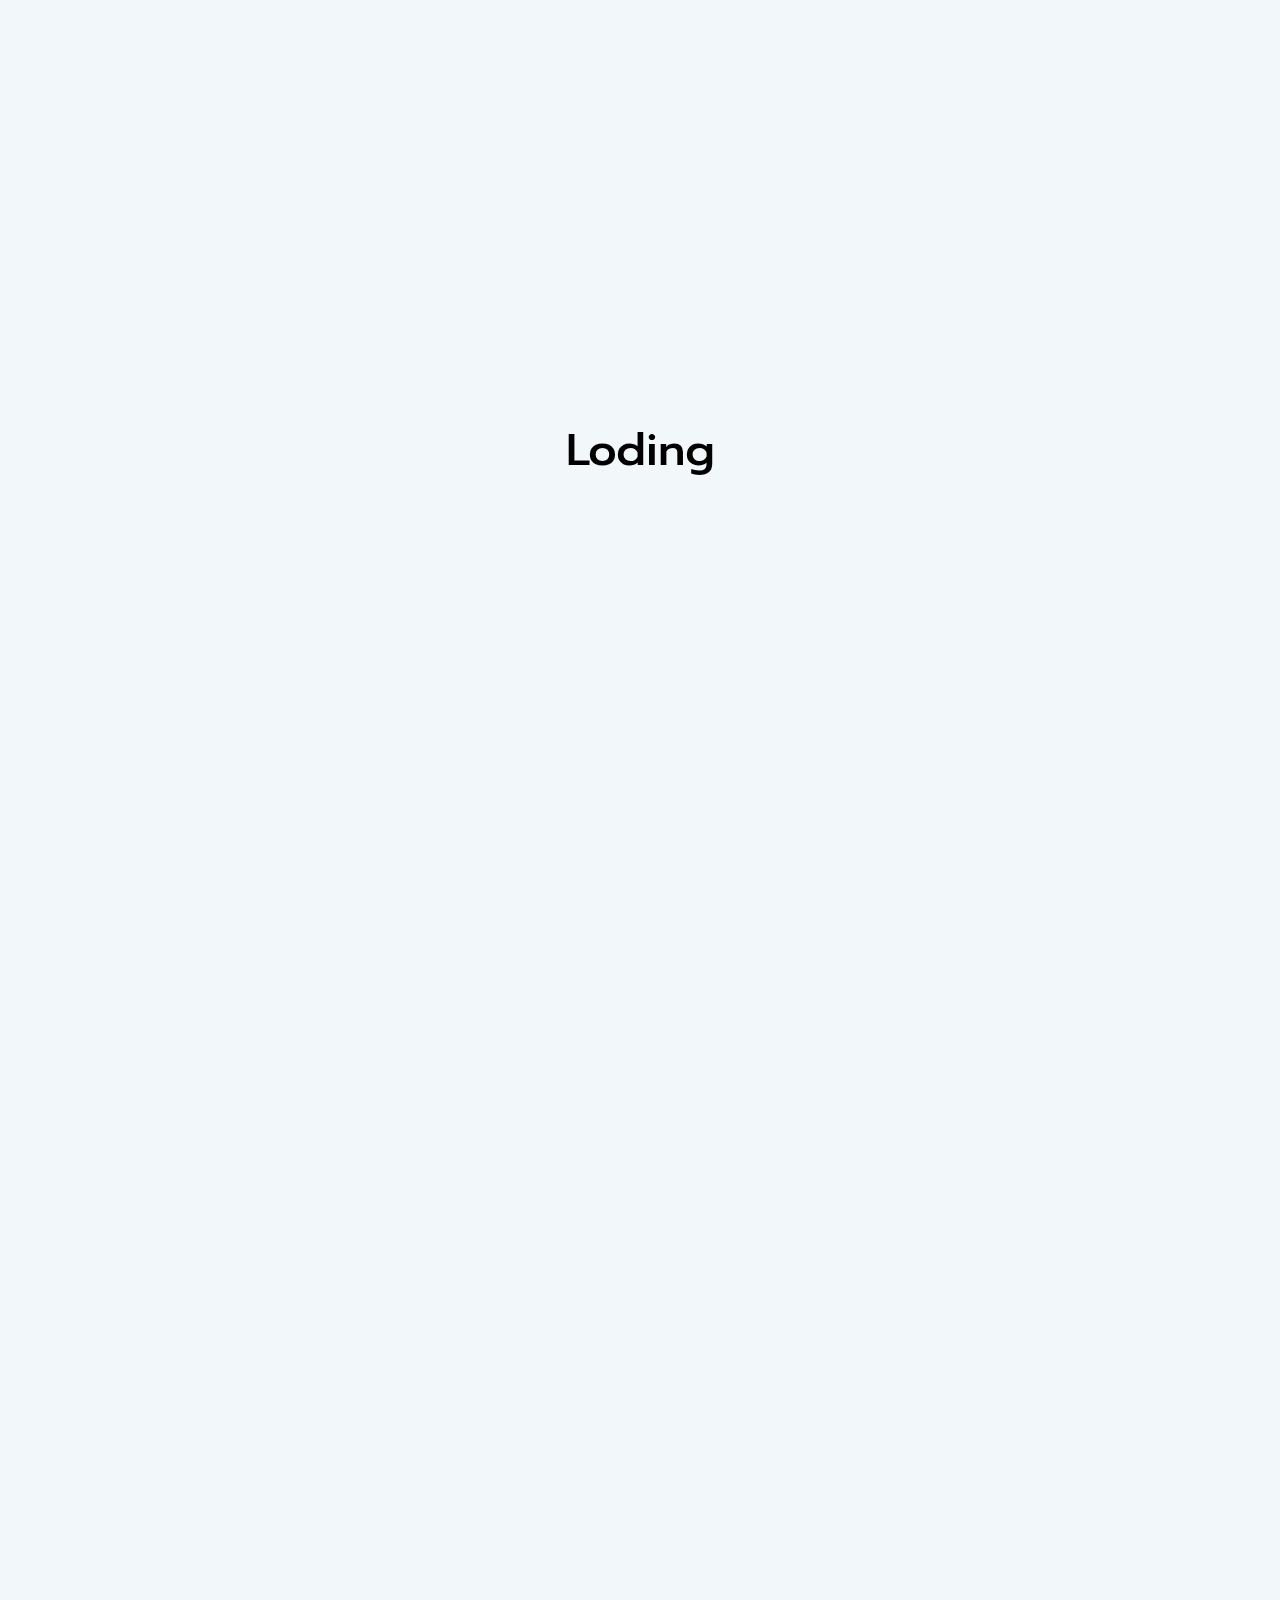
==== commit e34b0d79: "portfolio４回目" ====
--- a/portfolio/index.html
+++ b/portfolio/index.html
@@ -13,166 +13,199 @@
 </head>
 
 <body>
-    <div class="header">
-        <nav class="pc_nav">
-            <ul>
-                <li><a href="#home">home</a></li>
-                <li><a href="#about">about</a></li>
-                <li><a href="#skill">skill</a></li>
-                <li><a href="#gallery">gallery</a></li>
-                <li><a href="#contact">contact</a></li>
-            </ul>
-        </nav>
-        <div class="sp_btn"><span></span></div>
-        <nav class="sp_nav">
-            <ul>
-                <li><a href="#about">about</a></li>
-                <li><a href="#gallery">gallery</a></li>
-                <li><a href="#contact">contact</a></li>
-            </ul>
-        </nav>
-    </div>
-
-
-    <section id="home">
-        <div class="main_wrap">
-            <div class="main_first">
-                <img src="images/hello.png" alt="あいさつ">
-            </div>
-            <div class="main_catch">
-                <h1>
-                    <img src="images/title.png" alt="PORTFOLIO">
-                    <img src="images/name.png" alt="SHIBUYA AYUMI">
-
-                </h1>
-                <p class="catch_copy">大切に育ててきた思いを形にする<br class="sp_only"> お手伝いをしたい</p>
-            </div>
-        </div>
-
-        <div class="scroll">
-            <div class="scrolldown"><span>Scroll</span></div>
-        </div>
-    </section>
-
-
-    <section id="about">
-        <div class="about_wrap">
-            <div class="about_base">
-                <div class="fluid">
-                    <div class="fluid_obj obj01"></div>
-                    <div class="fluid_obj obj02"></div>
-                </div>
-                <div class="about_img">
-                    <img src="images/about_pic.jpg" alt="about写真">
-                </div>
-                <div class="sp_about">
-                    <img src="images/about_sp.jpg" alt="about写真_sp版">
-                </div>
-                <div class="about_title">
-                    <h2><img src="images/about_logo.png" alt="about"></h2>
-                </div>
-
-            </div>
-            <div class="about_wrapper">
-                <h3 class="profile_img"><img src="images/profile.png" alt="profile"></h3>
-                <p>元ネイリストです。 <br>
-                    退職後は営業事務や一般事務職の経験をし現在コーヒー屋の奥さんと２児の母をしています。<br>
-                    細かい作業を黙々とすることが好きで趣味は手芸全般です。<br>
-                    やりたいことや好きを形に表現できる楽しさや喜びを知っています。
-                    だから、1人1人の思いをじっくり聞き取り一緒に形にするお手伝いをしたいと思います。</p>
-            </div>
-        </div>
-    </section>
-
-    <section id="skill">
-        <div class="skill_wrap">
-            <h2><img src="images/skill.png" alt="skill_logo" class="skill"></h2>
-            <div class="skill_wrapper">
-                <div class="skill_col">
-                    <div class="skill_group">
-                        <h3>デザイン</h3>
-                        <img src="images/design.png" alt="designのアイコン">
-                    </div>
-                    <div class="skill_title">
-                        <div class="ai animation">
-                            <img src="images/Ai_img.svg" alt="ai_img">
-                            <img src="images/Ai_logo.png" alt="ai_logo" class="ai_menu">
-                        </div>
-                        <div class="ps animation">
-                            <img src="images/Ps_img.svg" alt="ps_img">
-                            <img src="images/Ps_logo.png" alt="ps_logo" class="ps_menu">
-                        </div>
-                    </div>
-                    <p class="skill_p">デザインの基礎を学び様々なテーマに合わせてデザインカンプを作成することが出来ます。<br>
-                        またユーザ目線を忘れずに使いやすいデザインをご提案します。
-                    </p>
-                </div>
-
-                <div class="skill_col">
-                    <div class="skill_group">
-                        <h3>コーディング</h3>
-                        <img src="images/coding.png" alt="codingのアイコン">
-                    </div>
-                    <div class="skill_title">
-                        <div class="html_css animation">
-                            <img src="images/html_css_img.svg" alt="html_css_img">
-                            <img src="images/html_css_logo.png" alt="html_css_logo" class="html_css_menu">
-                        </div>
-                        <div class="js animation">
-                            <img src="images/js_img.svg" alt="jS_img">
-                            <img src="images/js_logo.png" alt="jS_logo" class="js_menu">
-                        </div>
-                    </div>
-                    <p class="skill_p">HTML,CSSを使用しわかりやすい丁寧なコーディングを心がけています。
-                        またj Queryなどを使用し動きのあるサイトの実装も行います。</p>
-                </div>
-            </div>
-        </div>
-    </section>
-
-    <section id="gallery">
-        <div class="gallery_wrap">
-            <div class="gallery_logo">
-                <h2><img src="images/gallery.png" alt="gallery"></h2>
-            </div>
-            <div class="gallery_wrapper">
+    <!-- ローディング用HTML -->
+    <div id="splash">
+        <div id="splash-logo">Loding</div>
+    </div><!--/splash-->
+    <div class="splashbg"></div><!---画面遷移用-->
+    <!-- ローディング用HTML ここまで -->
+
+    <div id="container">
+        <header class="header">
+            <nav class="pc_nav">
                 <ul>
-                    <li><img src="images/salon_HP.jpg" alt="hair_salon" class="gallery_img">
-                        <div class="gallery_title">solonサイト</div>
-                    </li>
-                    <li>
-                        <img src="images/design_cafe.jpg" alt="design_cafe" class="gallery_img">
-                        <div class="gallery_title">cafeサイト</div>
-                    </li>
-                    <li>
-                        <img src="images/Kadai_shibuya-02.jpg" alt="trace" class="gallery_img">
-                        <div class="gallery_title">トレース</div>
-                    </li>
-                    <li>
-                        <img src="images/kadai_03_shibuya_pop04ol.jpg" alt="web_banner" class="gallery_img">
-                        <div class="gallery_title">web用バナー</div>
-                    </li>
+                    <li><a href="#home">home</a></li>
+                    <li><a href="#about">about</a></li>
+                    <li><a href="#skill">skill</a></li>
+                    <li><a href="#gallery">gallery</a></li>
+                    <li><a href="contact/index.html">contact</a></li>
                 </ul>
-            </div>
-
-
-            <a href="#" class="btn">viem more</a>
-
-
-        </div>
-    </section>
-
-    <footer class="footer">
-        <div class="footer_wrap">
-            <nav>
-                <div class="footer_nav">
+            </nav>
+            <div class="sp_btn"><span></span></div>
+            <nav class="sp_nav">
+                <ul>
+                    <li><a href="#about">about</a></li>
+                    <li><a href="#gallery">gallery</a></li>
+                    <li><a href="contact/index.html">contact</a></li>
+                </ul>
+            </nav>
+        </header>
+
+
+        <section id="home">
+            <div class="main_wrap">
+                <div class="main_first">
+                    <img src="images/hello.png" alt="あいさつ">
+                </div>
+                <div class="main_catch">
+                    <h1>
+                        <img src="images/title.png" alt="PORTFOLIO">
+                        <img src="images/name.png" alt="SHIBUYA AYUMI">
+
+                    </h1>
+                    <p class="catch_copy">大切に育ててきた思いを形にする<br class="sp_only"> お手伝いをしたい</p>
+                </div>
+            </div>
+
+            <div class="scroll">
+                <div class="scrolldown"><span>Scroll</span></div>
+            </div>
+        </section>
+
+
+        <section id="about">
+            <div class="about_wrap">
+                <div class="about_base">
+                    <div class="fluid">
+                        <div class="fluid_obj obj01"></div>
+                        <div class="fluid_obj obj02"></div>
+                    </div>
+                    <div class="about_img">
+                        <img src="images/about_pic.jpg" alt="about写真">
+                    </div>
+                    <div class="sp_about">
+                        <img src="images/about_sp.jpg" alt="about写真_sp版">
+                    </div>
+                    <div class="about_title">
+                        <h2><img src="images/about_logo.png" alt="about"></h2>
+                    </div>
+
+                </div>
+                <div class="about_wrapper">
+                    <h3 class="profile_img"><img src="images/profile.png" alt="profile"></h3>
+                    <p>元ネイリストです。 <br>
+                        退職後は営業事務や一般事務職の経験をし現在コーヒー屋の奥さんと２児の母をしています。<br>
+                        細かい作業を黙々とすることが好きで趣味は手芸全般です。<br>
+                        やりたいことや好きを形に表現できる楽しさや喜びを知っています。
+                        だから、1人1人の思いをじっくり聞き取り一緒に形にするお手伝いをしたいと思います。</p>
+                </div>
+            </div>
+        </section>
+
+        <section id="skill">
+            <div class="skill_wrap">
+                <h2><img src="images/skill.png" alt="skill_logo" class="skill"></h2>
+                <div class="skill_wrapper">
+                    <div class="skill_col">
+                        <div class="skill_group">
+                            <h3>デザイン</h3>
+                            <img src="images/design.png" alt="designのアイコン">
+                        </div>
+                        <div class="skill_title">
+                            <div class="ai ai_animation">
+                                <img src="images/Ai_img.svg" alt="ai_img">
+                                <img src="images/Ai_logo.png" alt="ai_logo" class="ai_menu">
+                            </div>
+                            <div class="ps ps_animation">
+                                <img src="images/Ps_img.svg" alt="ps_img">
+                                <img src="images/Ps_logo.png" alt="ps_logo" class="ps_menu">
+                            </div>
+                        </div>
+                        <p class="skill_p">デザインの基礎を学び様々なテーマに合わせてデザインカンプを作成することが出来ます。<br>
+                            またユーザ目線を忘れずに使いやすいデザインをご提案します。
+                        </p>
+                    </div>
+
+                    <div class="skill_col">
+                        <div class="skill_group">
+                            <h3>コーディング</h3>
+                            <img src="images/coding.png" alt="codingのアイコン">
+                        </div>
+                        <div class="skill_title">
+                            <div class="html_css animation">
+                                <img src="images/html_css_img.svg" alt="html_css_img">
+                                <img src="images/html_css_logo.png" alt="html_css_logo" class="html_css_menu">
+                            </div>
+                            <div class="js js_animation">
+                                <img src="images/js_img.svg" alt="jS_img">
+                                <img src="images/js_logo.png" alt="jS_logo" class="js_menu">
+                            </div>
+                        </div>
+                        <p class="skill_p">HTML,CSSを使用しわかりやすい丁寧なコーディングを心がけています。
+                            またj Queryなどを使用し動きのあるサイトの実装も行います。</p>
+                    </div>
+                </div>
+            </div>
+        </section>
+
+
+        <section id="gallery">
+            <div class="gallery_wrap">
+                <div class="gallery_logo">
+                    <h2><img src="images/gallery.png" alt="gallery"></h2>
+                </div>
+                <div class="gallery_wrapper">
                     <ul>
-                        <li><a href="#home">home</a></li>
-                        <li><a href="#about">about</a></li>
-                        <li><a href="#gallery">gallery</a></li>
-                        <li><a href="#contact">contact</a></li>
+                        <li><a href="#"><img src="#" alt="portfolio" class="gallery_img">
+                                <div class="gallery_title">portfolio</div>
+                            </a></li>
+                        <li><a href="works/work1.html"><img src="images/kadai_03_shibuya_pop04ol.jpg" alt="web_banner"
+                                    class="gallery_img">
+                                <div class="gallery_title">web用バナー</div>
+                            </a></li>
+                        <li><a href="works/work2.html"><img src="images/salon_HP.jpg" alt="hair_salon"
+                                    class="gallery_img">
+                                <div class="gallery_title">solonサイト</div>
+                            </a></li>
+                        <li><a href="works/work3.html">
+                                <img src="images/design_cafe.jpg" alt="design_cafe" class="gallery_img">
+                                <div class="gallery_title">cafeサイト</div>
+                            </a></li>
                     </ul>
                 </div>
+
+                <div class="gallery_wrapper hide">
+                    <ul class="gallery_hide">
+                        <li><a href="works/work4.html"><img src="images/Kadai_shibuya-02.jpg" alt="trace"
+                                    class="gallery_img">
+                                <div class="gallery_title">トレース</div>
+                            </a></li>
+                        <li class="visibiliry-hidden"><a href="works/work3.html">
+                                <img src="images/design_cafe.jpg" alt="design_cafe" class="gallery_img">
+                                <div class="gallery_title">cafeサイト</div>
+                            </a></li>
+                    </ul>
+                </div>
+
+                <p class="btn">viem more</p>
+
+                <script>
+                    // アコーディオン
+                    $(function () {
+                        $(".btn").on("click", function () {
+                            $('.gallery_hide').offset().top;
+                            $(this).toggleClass("on-click");
+                            $(".hide").slideToggle(1000);
+                            if ($(this).text() === 'close') {
+                                $(this).text('view more');
+                            } else {
+                                $(this).text('close');
+                            }
+                        });
+                    });
+                </script>
+
+            </div>
+        </section>
+
+        <footer class="footer">
+            <nav class="footer_nav">
+                <ul>
+                    <li><a href="#home">home</a></li>
+                    <li><a href="#about">about</a></li>
+                    <li><a href="#gallery">gallery</a></li>
+                    <li><a href="contact/index.html">contact</a></li>
+                </ul>
             </nav>
             <div class="footer_catch">
                 <p>Thank you for your time</p>
@@ -185,22 +218,41 @@
             <div class="footer_copy">
                 <small>&copy;2024 SHIBUYA AYUMI</small>
             </div>
-        </div>
-    </footer>
-
-    <div>
-        <a href="index.html"><img src="images/top.png" alt="topに戻る" class="page_top"></a>
-        <a href="contact/index.html"><img src="images/contact@2x.png" alt="お問合せ" class="sp_contact"></a>
+        </footer>
+
+
+        <a href="index.html" class="page_top"><img src="images/top.png" alt="topに戻る"></a>
+        <a href="contact/index.html" class="sp_contact"><img src="images/contact@2x.png" alt="お問合せ"></a>
     </div>
-
     <script>
-        $(function () {
-            $('.sp_btn, .sp_nav li').on('click', function () {
-                $('.sp_nav').toggleClass();
-                $('.sp_btn').toggleClass('open');
-            });
+
+        $(window).on('load', function () {
+            var webStorage = function () {
+                if (sessionStorage.getItem('access')) {
+                    /*2回目以降アクセス時の処理*/
+                    $("#splash").addClass('is-active');
+                } else {
+                    //ロゴを1.2秒でフェードアウトする記述
+                    $("#splash-logo").delay(1200).fadeOut('slow');
+                    //=====ここからローディングエリア（splashエリア）を1.5秒でフェードアウトした後に動かしたいJSをまとめる
+                    $("#splash").delay(1500).fadeOut('slow', function () {//ローディングエリア（splashエリア）を1.5秒でフェードアウトする記述
+                        $('body').addClass('appear');//フェードアウト後bodyにappearクラス付与
+                    });
+                    //=====ここまでローディングエリア（splashエリア）を1.5秒でフェードアウトした後に動かしたいJSをまとめる
+
+                    //=====ここから背景が伸びた後に動かしたいJSをまとめたい場合は
+                    $('.splashbg').on('animationend', function () {
+                        //この中に動かしたいJSを記載
+                    });
+                    //=====ここまで背景が伸びた後に動かしたいJSをまとめる
+                }
+            }
+            webStorage();
         });
     </script>
+
+    <script src="js/script.js"></script>
+
 </body>
 
 </html>--- a/portfolio/css/common.css
+++ b/portfolio/css/common.css
@@ -58,11 +58,100 @@
     border: none;
 }
 
+/*ローデイング画面*/
+#splash {
+    position: fixed;
+    width: 100%;
+    height: 100%;
+    background-image: url(/images/loding.png);
+    background-size: cover;
+    z-index: 9999999;
+    text-align: center;
+}
+
+#splash-logo {
+    position: absolute;
+    top: 50%;
+    left: 50%;
+    transform: translate(-50%, -50%);
+    font-size: 45px;
+    font-family: "Prompt", sans-serif;
+    font-weight: 500;
+    font-style: normal;
+}
+
+/*========= 画面遷移のためのCSS ===============*/
+
+/*画面遷移アニメーション*/
+
+body.appear {
+    background: #f2f7fa; /*画面を開いた後の背景色を指定*/
+}
+
+.splashbg {
+    display: none;
+    content: "";
+    position: fixed;
+    transform: scale(100);
+    background-image: url(/images/loding.png); /*伸びる背景色の設定*/
+    z-index: 999;
+    /*丸のスタートの形状*/
+    top: calc(50% - 1rem); /*50%から円の半径を引いた値*/
+    left: calc(50% - 1rem); /*50%から円の半径を引いた値*/
+    width: 2rem;
+    height: 2rem;
+}
+
+/*bodyにappearクラスがついたら出現*/
+body.appear .splashbg {
+    display: block;
+    border-radius: 50%;
+    animation-name: PageAnime;
+    animation-duration: 1s;
+    animation-fill-mode: forwards;
+}
+
+@keyframes PageAnime {
+    0% {
+        /*丸のスタート位置と形状*/
+        transform: scale(100);
+    }
+    100% {
+        /*丸の終了位置と形状*/
+        transform: scale(0);
+        display: none; /*終了時は消える*/
+    }
+}
+
+/*画面遷移の後現れるコンテンツ設定*/
+#container {
+    opacity: 0; /*はじめは透過0に*/
+}
+
+/*bodyにappearクラスがついたら出現*/
+body.appear #container {
+    animation-name: PageAnimeAppear;
+    animation-duration: 1s;
+    animation-delay: 0.8s;
+    animation-fill-mode: forwards;
+    opacity: 0;
+}
+
+@keyframes PageAnimeAppear {
+    0% {
+        opacity: 0;
+    }
+    100% {
+        opacity: 1;
+    }
+}
+
 /*ヘッダー*/
 .header {
     padding: 60px 40px;
     max-width: 1000px;
     margin: 0 auto;
+    box-sizing: border-box;
 }
 
 .pc_nav ul {
@@ -129,7 +218,12 @@
 .page_top {
     position: fixed;
     right: 90px;
-    bottom: 5px;
+    bottom: 40px;
+}
+
+.page_top:hover img {
+    transition: transform 1s;
+    transform: rotate(-360deg);
 }
 
 .sp_contact {
@@ -137,7 +231,7 @@
 }
 
 /*フッター*/
-.footer_wrap {
+.footer {
     max-width: 1000px;
     margin: 0 auto;
 }
@@ -161,13 +255,13 @@
     z-index: 1;
 }
 
-.footer_nav ul li a {
+.footer_nav li a {
     padding: 0 20px;
     border-radius: 40px;
     line-height: 1;
 }
 
-.footer_nav ul li a::before {
+.footer_nav li a::before {
     content: "";
     width: 100%;
     height: 100%;
@@ -216,7 +310,11 @@
 .page_back {
     position: fixed;
     right: 90px;
-    bottom: 5px;
+    bottom: 25px;
+}
+.page_back:hover img {
+    transition: transform 1s;
+    transform: rotate(-360deg);
 }
 
 /*thanksPage*/
@@ -251,13 +349,13 @@
     /*ハンバーガーメニュー*/
 
     .sp_btn {
-        position: absolute;
+        position: fixed;
         top: 20px;
         right: 25px;
         display: block;
         height: 23px;
         cursor: pointer;
-        z-index: 2;
+        z-index: 200;
     }
 
     .sp_btn span {
@@ -313,13 +411,16 @@
 
     /* ハンバーガーメニュー */
     .sp_nav {
-        position: absolute;
+        position: fixed;
         top: 0;
         left: 0;
         width: 100%;
         height: 100vh;
-        background: rgba(0, 0, 0, 0.8);
-        z-index: 1;
+        background-image: url(/images/menu@2x.png);
+        background-size: cover;
+        background-position: top;
+        background-repeat: no-repeat;
+        z-index: 100;
     }
 
     .sp_nav ul {
@@ -331,10 +432,33 @@
     }
     .sp_nav ul li {
         padding: 20px;
-        color: #fff;
-        font-size: 18px;
-        font-family: "游ゴシック体", YuGothic, "游ゴシック", "Yu Gothic",
-            "メイリオ", "Hiragino Kaku Gothic ProN", "Hiragino Sans", sans-serif;
+        color: #131313;
+        font-size: 80px;
+        font-family: "Prompt", sans-serif;
+        font-weight: 600;
+    }
+    /*ハンバーガーリンクのアニメーション*/
+    a {
+        display: inline-block;
+        position: relative;
+        overflow: hidden;
+        text-decoration: none;
+    }
+
+    a:after {
+        position: absolute;
+        bottom: 0;
+        left: 0;
+        width: 100%;
+        height: 1px;
+        background-color: #fff;
+        transform: translate(-100%, 0);
+        transition: transform cubic-bezier(0.215, 0.61, 0.355, 1) 0.4s;
+        content: "";
+    }
+
+    a:hover:after {
+        transform: translate(0, 0);
     }
 
     /*フッターメニュー*/
@@ -372,7 +496,7 @@
         position: fixed;
         width: 26%;
         right: 20px;
-        bottom: 375px;
+        bottom: 35px;
         z-index: 100;
     }
 }
--- a/portfolio/css/style.css
+++ b/portfolio/css/style.css
@@ -38,6 +38,16 @@
     width: 100%;
     height: 100vh;
 }
+
+@keyframes scroll-anim {
+    from {
+        scale: 0 1;
+    }
+    to {
+        scale: 1 1;
+    }
+}
+
 /*
 @media screen and (max-width: 768px) {
     .scroll,
@@ -62,11 +72,12 @@
 .scrolldown span {
     /*描画位置*/
     position: absolute;
-    left: -4px;
+    left: -10px;
     bottom: 60px;
     /*テキストの形状*/
     color: #131313;
-    font-size: 0.7rem;
+    font-family: "prompt";
+    font-size: 1rem;
     letter-spacing: 0.05em;
     /*縦書き設定*/
     -ms-writing-mode: tb-rl;
@@ -421,8 +432,18 @@
 }
 
 /*アニメーション*/
-.animation {
+.ai_animation {
     animation: fuwafuwa 2s linear infinite;
+    scale: 1;
+}
+
+.ps_animation {
+    animation: fuwafuwa 3s linear infinite;
+    scale: 1;
+}
+
+.js_animation {
+    animation: fuwafuwa 1.5s linear infinite;
     scale: 1;
 }
 
@@ -479,7 +500,6 @@
 }
 
 .gallery_wrapper img {
-    margin: 0 20px 40px;
     border: 1px solid;
     border-radius: 20px;
 }
@@ -502,17 +522,19 @@
 .gallery_wrapper li {
     position: relative;
     width: 45%;
+    margin: 0 20px 40px;
 }
 
 .gallery_title {
     position: absolute;
-    top: 10px;
-    left: 35px;
+    top: 50%;
+    left: 50%;
+    transform: translate(-50%, -50%);
     display: flex;
     justify-content: center;
     align-items: center;
     width: 95%;
-    height: 82%;
+    height: 92%;
     box-sizing: border-box;
     border-radius: 20px;
     opacity: 0;
@@ -525,10 +547,11 @@
     opacity: 1;
 }
 
+/*アコーディオン*/
 .btn {
     display: block;
     width: 334px;
-    margin: 0 auto;
+    margin: 0 auto 40px;
     padding: 20px 0;
     border: 1px solid #0010ec;
     border-radius: 40px;
@@ -539,7 +562,34 @@
     text-align: center;
     color: #0010ec;
 }
-
+.btn::after {
+    content: " ";
+    position: absolute;
+    width: 9px;
+    height: 9px;
+    border-top: solid 2px #fff;
+    border-right: solid 2px #fff;
+    -webkit-transform: rotate(135deg);
+    transform: rotate(135deg);
+    right: 32px;
+    top: 24px;
+    -webkit-transition: 0.5s;
+    transition: 0.5s;
+}
+
+.btn.on-click::after {
+    -webkit-transform: rotate(-45deg);
+    transform: rotate(-45deg);
+    top: 45%;
+}
+
+.hide {
+    display: none;
+}
+
+.visibiliry-hidden {
+    visibility: hidden;
+}
 /*ここからSP版*/
 @media screen and (max-width: 767px) {
     .main_wrap {
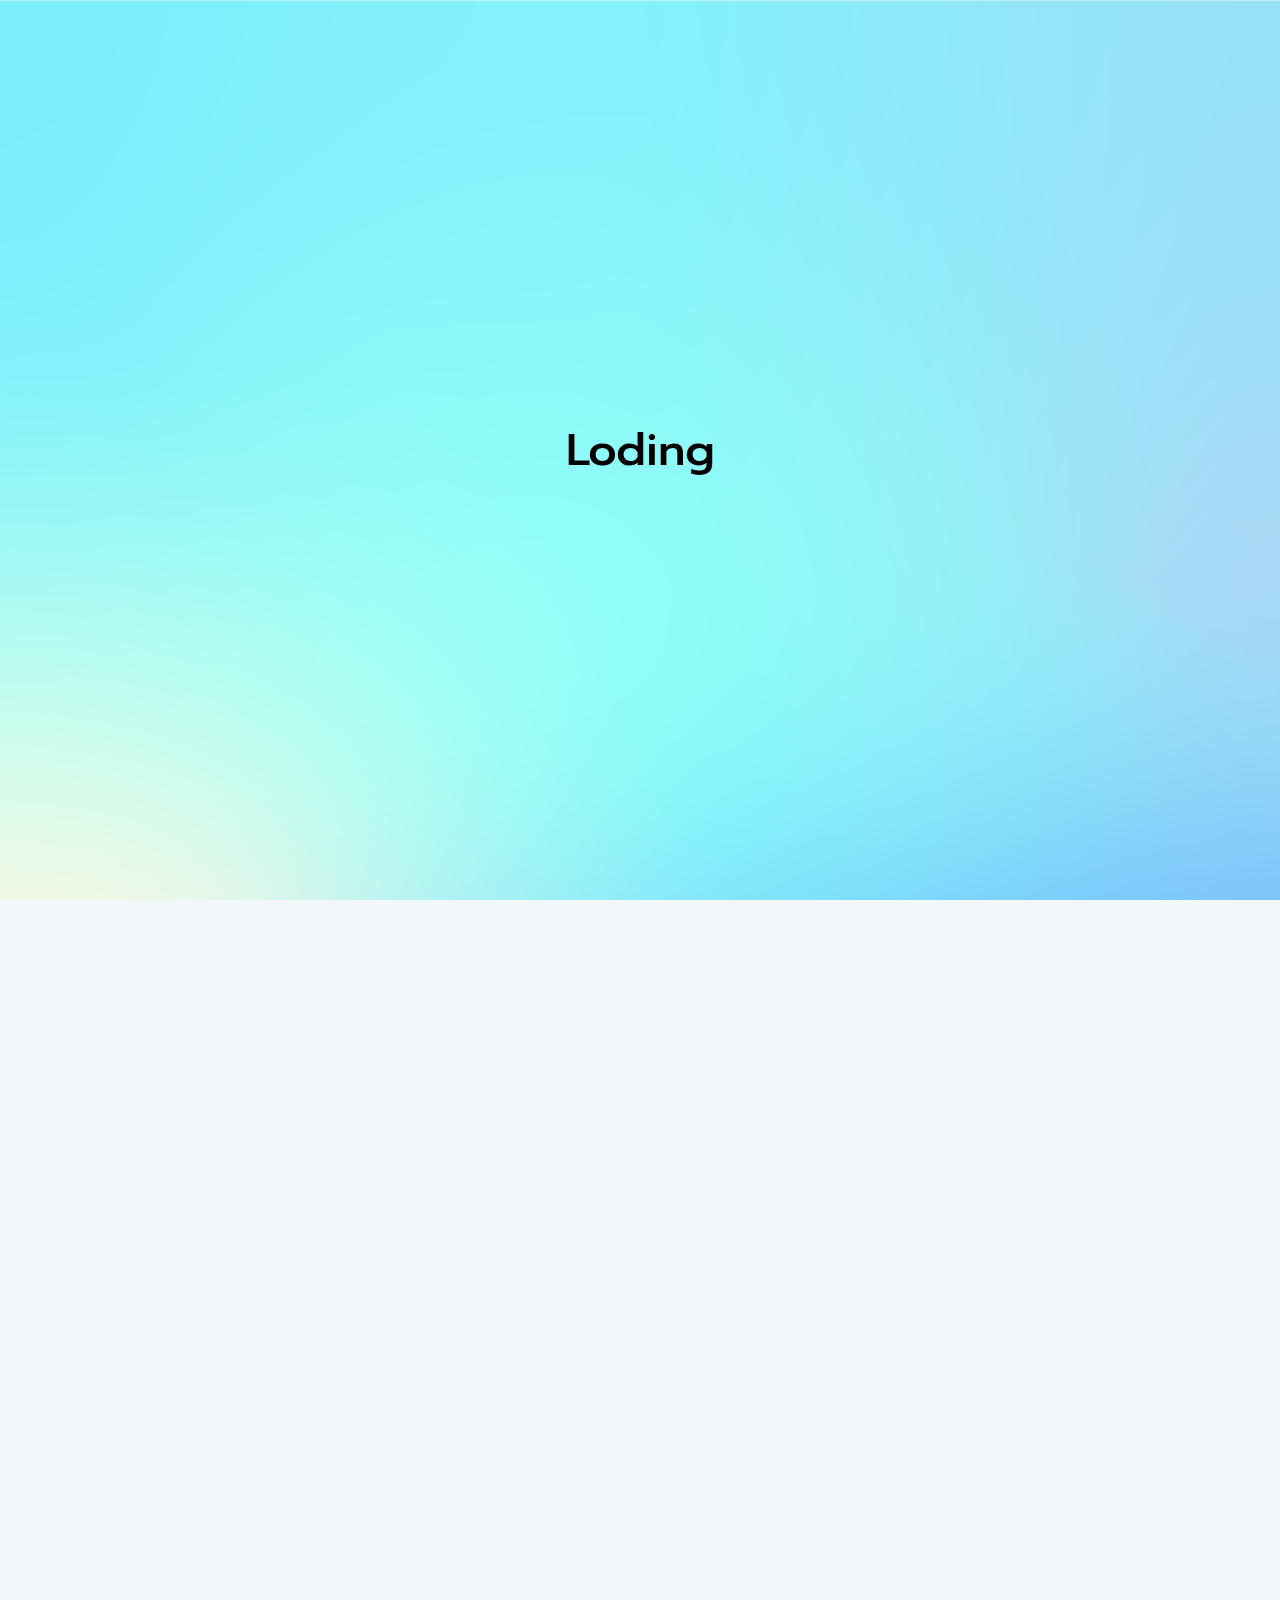
==== commit cb1bb60d: "portfolio" ====
--- a/portfolio/index.html
+++ b/portfolio/index.html
@@ -58,9 +58,10 @@
             </div>
 
             <div class="scroll">
-                <div class="scrolldown"><span>Scroll</span></div>
-            </div>
-        </section>
+                <div class="scrolldown active"><span>Scroll</span></div>
+            </div>
+        </section>
+
 
 
         <section id="about">
@@ -83,11 +84,13 @@
                 </div>
                 <div class="about_wrapper">
                     <h3 class="profile_img"><img src="images/profile.png" alt="profile"></h3>
-                    <p>元ネイリストです。 <br>
-                        退職後は営業事務や一般事務職の経験をし現在コーヒー屋の奥さんと２児の母をしています。<br>
-                        細かい作業を黙々とすることが好きで趣味は手芸全般です。<br>
-                        やりたいことや好きを形に表現できる楽しさや喜びを知っています。
-                        だから、1人1人の思いをじっくり聞き取り一緒に形にするお手伝いをしたいと思います。</p>
+                    <p>焙煎屋の主人の仕事を手伝いながら、2児の母をしています<br>
+                        20代の頃はネイリストとして大阪で働き<br>
+                        30代は子育てに奮闘し（現在進行形ですが）新たなステージへステップアップするために
+                        以前から興味のあったwebデザイナーに挑戦しています。<br>
+                        もともと細かいことを黙々とすることや陰でサポートすることにやり甲斐を感じるタイプです。<br>
+                        一人一人に寄り添いながらsあーしたい、こーしたいを実現するお手伝いがしたいです。</p>
+
                 </div>
             </div>
         </section>
@@ -147,7 +150,7 @@
                 <div class="gallery_wrapper">
                     <ul>
                         <li><a href="#"><img src="#" alt="portfolio" class="gallery_img">
-                                <div class="gallery_title">portfolio</div>
+                                <div class="gallery_title">portfolio<span></span></div>
                             </a></li>
                         <li><a href="works/work1.html"><img src="images/kadai_03_shibuya_pop04ol.jpg" alt="web_banner"
                                     class="gallery_img">
@@ -179,21 +182,6 @@
 
                 <p class="btn">viem more</p>
 
-                <script>
-                    // アコーディオン
-                    $(function () {
-                        $(".btn").on("click", function () {
-                            $('.gallery_hide').offset().top;
-                            $(this).toggleClass("on-click");
-                            $(".hide").slideToggle(1000);
-                            if ($(this).text() === 'close') {
-                                $(this).text('view more');
-                            } else {
-                                $(this).text('close');
-                            }
-                        });
-                    });
-                </script>
 
             </div>
         </section>
@@ -224,31 +212,48 @@
         <a href="index.html" class="page_top"><img src="images/top.png" alt="topに戻る"></a>
         <a href="contact/index.html" class="sp_contact"><img src="images/contact@2x.png" alt="お問合せ"></a>
     </div>
+
+
     <script>
-
-        $(window).on('load', function () {
-            var webStorage = function () {
-                if (sessionStorage.getItem('access')) {
-                    /*2回目以降アクセス時の処理*/
-                    $("#splash").addClass('is-active');
+        // アコーディオン
+        $(function () {
+            $(".btn").on("click", function () {
+                $('.gallery_hide').offset().top;
+                $(this).toggleClass("on-click");
+                $(".hide").slideToggle(1000);
+                if ($(this).text() === 'close') {
+                    $(this).text('view more');
                 } else {
-                    //ロゴを1.2秒でフェードアウトする記述
-                    $("#splash-logo").delay(1200).fadeOut('slow');
-                    //=====ここからローディングエリア（splashエリア）を1.5秒でフェードアウトした後に動かしたいJSをまとめる
-                    $("#splash").delay(1500).fadeOut('slow', function () {//ローディングエリア（splashエリア）を1.5秒でフェードアウトする記述
-                        $('body').addClass('appear');//フェードアウト後bodyにappearクラス付与
-                    });
-                    //=====ここまでローディングエリア（splashエリア）を1.5秒でフェードアウトした後に動かしたいJSをまとめる
-
-                    //=====ここから背景が伸びた後に動かしたいJSをまとめたい場合は
-                    $('.splashbg').on('animationend', function () {
-                        //この中に動かしたいJSを記載
-                    });
-                    //=====ここまで背景が伸びた後に動かしたいJSをまとめる
+                    $(this).text('close');
                 }
-            }
-            webStorage();
+            });
         });
+        //スクロールのアニメーション
+        $(function () {
+            $(".scrolldown:before").on('click', function () {
+                $(this).toggleClass("active");
+            });
+        });
+        //円の拡大
+        $(function () {
+            /* スクロール量 代入用 */
+            var scroll;
+            /* 円の大きさ+スクロール量 代入用 */
+            var sum;
+            $(window).scroll(function () {
+                /* スクロール量を取得 */
+                scroll = $(this).scrollTop();
+                /* コンソールログで確認  */
+                console.log(scroll);
+                /* 円の大きさ+スクロール量 / 50（調整）*/
+                sum = 1 + scroll / 80;
+                console.log(sum);
+                /* 円の大きさにスクロール量を足す */
+                $(".scrolldown").css({
+                    "transform": "scale(" + sum + ")"
+                })
+            })
+        })
     </script>
 
     <script src="js/script.js"></script>
--- a/portfolio/css/common.css
+++ b/portfolio/css/common.css
@@ -63,7 +63,7 @@
     position: fixed;
     width: 100%;
     height: 100%;
-    background-image: url(/images/loding.png);
+    background-image: url(../images/loding.png);
     background-size: cover;
     z-index: 9999999;
     text-align: center;
@@ -169,15 +169,14 @@
     font-family: "Prompt", sans-serif;
     font-weight: 300;
     font-style: normal;
-    overflow: hidden;
     position: relative;
     z-index: 1;
 }
 
 .pc_nav ul li a {
+    display: block;
     padding: 0 20px;
     border-radius: 40px;
-    line-height: 1;
 }
 
 .pc_nav ul li a::before {
@@ -378,6 +377,7 @@
         border-radius: 2px;
         background-color: #111;
         transition: 0.3s;
+        right: 0;
     }
 
     .sp_btn span::before {
@@ -388,6 +388,11 @@
     .sp_btn span::after {
         width: 70px;
         top: 10px;
+    }
+
+    .scrolldown.active:before {
+        transform: scale(10);
+        /*〜ここに変化後のプロパティを記載〜*/
     }
 
     /*ハンバーガーを閉じる*/
@@ -416,7 +421,7 @@
         left: 0;
         width: 100%;
         height: 100vh;
-        background-image: url(/images/menu@2x.png);
+        background-image: url(../images/menu@2x.png);
         background-size: cover;
         background-position: top;
         background-repeat: no-repeat;
@@ -476,7 +481,10 @@
     }
 
     .footer_catch {
+        width: 90%;
+        margin: 0 auto;
         padding-top: 160px;
+        font-size: 30px;
     }
 
     .footer_catch p {
@@ -497,6 +505,6 @@
         width: 26%;
         right: 20px;
         bottom: 35px;
-        z-index: 100;
-    }
-}
+        z-index: 99;
+    }
+}
--- a/portfolio/css/style.css
+++ b/portfolio/css/style.css
@@ -61,9 +61,6 @@
     position: absolute;
     bottom: 0px;
     left: 50%;
-}
-
-.scrolldown {
     text-align: center;
     margin-top: 110px;
 }
@@ -100,6 +97,7 @@
     /*丸の動き1.6秒かけて透過し、永遠にループ*/
     animation: circlemove 1.6s ease-in-out infinite,
         cirlemovehide 1.6s ease-out infinite;
+    transform: scale(1);
 }
 
 /*下からの距離が変化して丸の全体が上から下に動く*/
@@ -129,7 +127,7 @@
 }
 
 /* 線の描写 */
-.scrolldown:after {
+.scrolldown::after {
     content: "";
     /*描画位置*/
     position: absolute;
@@ -140,7 +138,13 @@
     height: 50px;
     background: #131313;
 }
-
+.scrolldown.active:before {
+    transform: scale(8);
+}
+
+.scrolldown:before {
+    transition: 0.5s;
+}
 /*aboutイメージ*/
 
 .fluid {
@@ -493,10 +497,6 @@
     position: absolute;
     top: -50px;
     left: -25px;
-}
-
-.gallery_wrapper {
-    padding-bottom: 80px;
 }
 
 .gallery_wrapper img {
@@ -551,7 +551,7 @@
 .btn {
     display: block;
     width: 334px;
-    margin: 0 auto 40px;
+    margin: 80px auto 40px;
     padding: 20px 0;
     border: 1px solid #0010ec;
     border-radius: 40px;
@@ -590,6 +590,7 @@
 .visibiliry-hidden {
     visibility: hidden;
 }
+
 /*ここからSP版*/
 @media screen and (max-width: 767px) {
     .main_wrap {
@@ -676,14 +677,15 @@
         margin: 0 auto;
         padding-bottom: 10px;
     }
-
+    .gallery_wrapper a {
+        display: block;
+        overflow: visible;
+    }
     .gallery_logo {
         left: 20px;
     }
 
-    .footer_catch {
-        width: 90%;
-        margin: 0 auto;
-        padding-top: 160px;
-    }
-}
+    .visibiliry-hidden {
+        visibility: visible;
+    }
+}
